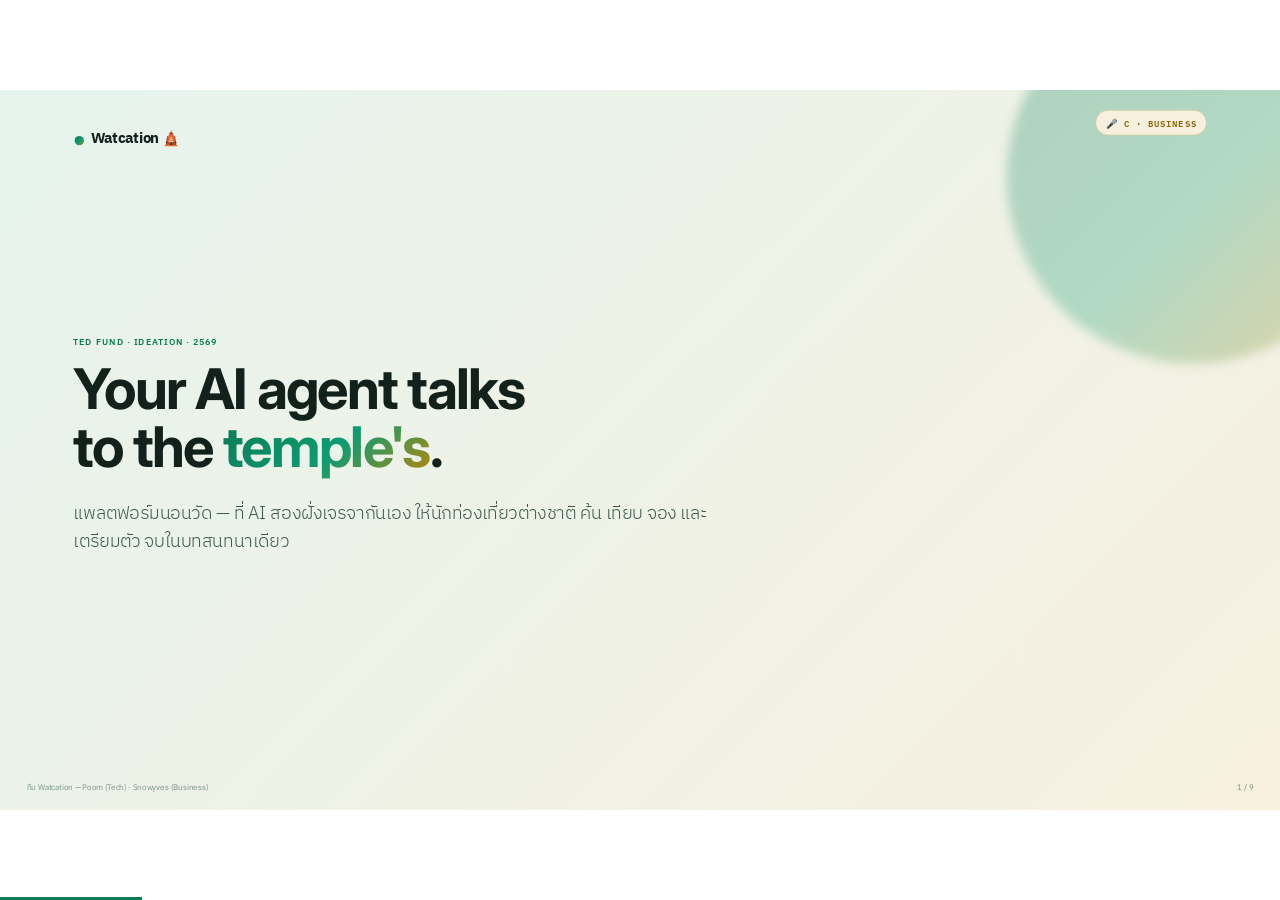
==== pitch/index.html @ 93b8660f "workboard: host Watcation pitch deck at /pitch/" ====
<!DOCTYPE html>
<html lang="th">
<head>
<meta charset="utf-8"><meta name="viewport" content="width=device-width,initial-scale=1">
<title>Watcation · Pitch Deck 5 นาที</title>
<link rel="stylesheet" href="assets/fonts.css">
<link href="https://fonts.googleapis.com/css2?family=IBM+Plex+Sans+Thai:wght@400;500;600;700&display=swap" rel="stylesheet">
<link rel="stylesheet" href="assets/base.css">
<link rel="stylesheet" href="assets/animations/animations.css">
<link rel="stylesheet" href="style.css">
</head>
<body class="tpl-pitch-deck">
<div class="deck">

  <!-- 1. COVER — C (Business) -->
  <section class="slide" data-title="Cover">
    <div class="cover-bg"></div>
    <div class="cover-blob"></div>
    <div style="position:absolute;top:56px;left:112px"><span class="brand-dot"></span><span class="brand">Watcation 🛕</span></div>
    <span class="who-badge c">🎤 C · BUSINESS</span>
    <p class="kicker">TED Fund · Ideation · 2569</p>
    <h1 class="h1 anim-fade-up" data-anim="fade-up">Your AI agent talks<br>to the <span class="gradient-text">temple's</span>.</h1>
    <p class="lede mt-m">แพลตฟอร์มนอนวัด — ที่ AI สองฝั่งเจรจากันเอง ให้นักท่องเที่ยวต่างชาติ ค้น เทียบ จอง และเตรียมตัว จบในบทสนทนาเดียว</p>
    <aside class="notes">🎤 C (Business) เปิด: "เกาหลีมี Templestay 349,219 คนในปีเดียว — คนต่างชาติ 55,515 คน และเพียง 1 ใน 3 ที่เป็นชาวพุทธ" หยุด 1 จังหวะ → "ไทยคือต้นบ้านของสิ่งนี้ มีวัด 40,000 แห่ง แต่คนต่างชาติอยากพัก ติดที่ ภาษา มารยาท ข้อมูลกระจัดกระจาย และต้องเข้าก่อน 16:00 — เราจึงสร้าง AI Temple Concierge ที่ทำให้การนอนวัด จบในบทสนทนาเดียว"</aside>
    <div class="deck-footer"><span>ทีม Watcation — Poom (Tech) · Snowyves (Business)</span><span class="slide-number" data-current="1" data-total="9"></span></div>
  </section>

  <!-- 2. PROBLEM — C -->
  <section class="slide" data-title="Problem">
    <span class="who-badge c">🎤 C · BUSINESS</span>
    <p class="num-tag">PROBLEM / MARKET</p>
    <h2 class="h2 mt-s">เกาหลี 349,219 คน/ปี —<br>ไทยคือต้นบ้าน แต่ไม่มีระบบ</h2>
    <div class="grid g3 mt-l">
      <div class="card"><h4>40,000+ วัด</h4><p class="dim">ต้นบ้านของ temple stay — แต่ไม่มีระบบรวม ข้อมูลกระจัดกระจายทีละเว็บ</p></div>
      <div class="card"><h4>กำแพงภาษา + มารยาท</h4><p class="dim">"You can't understand if the monk is teaching" — คำสอนส่วนใหญ่เป็นภาษาไทย</p></div>
      <div class="card"><h4>Solo women 84%</h4><p class="dim">กลุ่มหลักที่ต้องการความปลอดภัย + โครงสร้าง ที่วัดให้ได้พอดี — แต่เข้าไม่ถึง</p></div>
    </div>
    <aside class="notes">🎤 C: ขยายตัวเลขเกาหลี (349,219 คน · 158 วัด · ต่างชาติ 55,515 · 1 ใน 3 ไม่ใช่ชาวพุทธ = ดีมานด์ secular) → จุดที่วัดไทยต้องแข่ง: ข้อมูลจาก TripAdvisor/Reddit จริง → ส่งไม้: "ทางแก้คือ AI Temple Concierge — ตอนนี้เขตของ Poom"</aside>
    <div class="deck-footer"><span>แหล่ง: Korea Templestay 2025 · Grand View Research</span><span class="slide-number" data-current="2" data-total="9"></span></div>
  </section>

  <!-- 3. SOLUTION — C -->
  <section class="slide" data-title="Solution">
    <span class="who-badge c">🎤 C · BUSINESS</span>
    <p class="num-tag">SOLUTION</p>
    <h2 class="h2 mt-s">AI Temple Concierge —<br>จบใน <span class="gradient-text">บทสนทนาเดียว</span></h2>
    <p class="lede mt-m">บอกความต้องการเป็นภาษาของคุณ → agent เจรจากับวัด → ได้การจองที่ตรวจสอบได้</p>
    <div class="row mt-l">
      <span class="pill pill-accent">ค้นหา</span>
      <span class="pill pill-accent">เทียบวัด</span>
      <span class="pill pill-accent">เช็คว่าง</span>
      <span class="pill pill-accent">จอง + ข้อตกลง 2 ภาษา</span>
      <span class="pill pill-accent">Itinerary รอบวัด</span>
    </div>
    <aside class="notes">🎤 C: สรุป concept ให้กรรมการเข้าใจ 4 จุด: ค้น เทียบ จอง เตรียมตัว — จากนั้นส่งไม้: "ระบบนี้พิสูจน์แล้วว่าใช้ได้จริง — เขตของ Poom ครับ"</aside>
    <div class="deck-footer"><span>Watcation</span><span class="slide-number" data-current="3" data-total="9"></span></div>
  </section>

  <!-- 4. ARCHITECTURE — A -->
  <section class="slide" data-title="Architecture">
    <span class="who-badge a">🎤 A · TECH</span>
    <p class="num-tag">ARCHITECTURE — AGENT-TO-AGENT</p>
    <h2 class="h2 mt-s">Traveler Agent ⇄ Temple Agent<br><span class="gradient-text">เจรจากันเอง</span> — ผู้ใช้เห็นทุก hop</h2>
    <div class="grid g3 mt-l">
      <div class="card"><h4>Traveler Agent</h4><p class="dim">พูดภาษาผู้ใช้ (EN/中/日/TH) จับความต้องการ → ยิง structured tool call ไปที่วัด</p></div>
      <div class="card"><h4>Temple Agent (RAG-only)</h4><p class="dim">ground กับ KB ของวัดนั้น — <b>ตอบเฉพาะข้อมูลจริง นอก KB ปฏิเสธทันที</b> ไม่เดาเรื่องศาสนา</p></div>
      <div class="card"><h4>Conversation Log</h4><p class="dim">ผู้ใช้เห็นการเจรจาสองฝั่งสด ๆ — trust มาจากความโปร่งใส</p></div>
    </div>
    <aside class="notes">🎤 A (Tech): เปิดด้วย "สถาปัตยกรรมหลักคือ Agent-to-Agent" → อธิบาย 3 กล่องสั้น ๆ → ย้ำ guardrail: "โมเดลถูกออกแบบให้ปฏิเสธเรื่องศาสนาถ้าไม่มีข้อมูลวัดรองรับ — เพราะการเดาเรื่องศาสนาคือความผิดพลาดที่แก้ไม่ได้" → ส่งไม้ไปหน้า receipts</aside>
    <div class="deck-footer"><span>Astro + Cloudflare Workers + D1 + R2</span><span class="slide-number" data-current="4" data-total="9"></span></div>
  </section>

  <!-- 5. RECEIPTS — A -->
  <section class="slide" data-title="Receipts">
    <span class="who-badge a">🎤 A · TECH</span>
    <p class="num-tag">RECEIPTS — พิสูจน์ด้วยตัวเลข</p>
    <h2 class="h2 mt-s">POC ใช้งานได้จริง — และมีข้อสอบ</h2>
    <div class="grid g3 mt-l">
      <div class="card metric"><div class="big">4/4</div><p class="dim">E2E tests — ครบ flow จริง</p></div>
      <div class="card metric"><div class="big">17/17</div><p class="dim">Agent evals — คุณภาพคำตอบ</p></div>
      <div class="card metric"><div class="big">10/10</div><p class="dim">Guardrail — ปฏิเสธนอก KB ถูกต้อง</p></div>
    </div>
    <p class="lede mt-m">วัด 5 วัดข้อมูลจริงในระบบ · บูธ expo จริงกับ DomeCloud · ทีมติดต่อ community Qwen/Alibaba Thailand</p>
    <aside class="notes">🎤 A: ชี้ตัวเลข 3 ตัว → เล่าว่า guardrail test คืออะไร (ให้ agent คำถามนอก KB แล้วมันต้องปฏิเสธ — ผ่าน 10/10) → ส่งไม้: "เครื่องยนต์พร้อมแล้ว — คำถามถัดไปคือคุ้มไหม ตอนนี้ฝั่งการเงินคือ B"</aside>
    <div class="deck-footer"><span>Watcation</span><span class="slide-number" data-current="5" data-total="9"></span></div>
  </section>

  <!-- 6. BUSINESS — B -->
  <section class="slide" data-title="Business Model">
    <span class="who-badge b">🎤 B · FINANCE</span>
    <p class="num-tag">BUSINESS MODEL</p>
    <h2 class="h2 mt-s">ไม่เช่าวัด — ขาย<b>แพ็กเกจประสบการณ์</b></h2>
    <div class="grid g3 mt-l">
      <div class="card metric"><div class="big">≥70%</div><p class="dim">รายได้/บริจาคถึงวัด — โปร่งใส</p></div>
      <div class="card metric"><div class="big">20–30%</div><p class="dim">platform margin (OTA ทั่วไปหัก 20–40%)</p></div>
      <div class="card"><h4>B-side คุณค่า</h4><p class="dim">ส่งแขกที่ "มาถูกเตรียม" — รู้ตาราง รู้มารยาท ก่อนถึงวัด (แก้ pain ที่พระเหนื่อยอยู่แล้ว)</p></div>
    </div>
    <aside class="notes">🎤 B (Finance): อธิบายโมเดล — ขายแพ็กเกจประสบการณ์ ไม่ใช่ค่าเช่าวัด → โปร่งใส ≥70% ถึงวัด → margin 20-30% เทียบ OTA → ปิดว่าคุณค่าฝั่งวัดคือแขกที่ถูกเตรียมมาแล้ว</aside>
    <div class="deck-footer"><span>Watcation</span><span class="slide-number" data-current="6" data-total="9"></span></div>
  </section>

  <!-- 7. ROADMAP — B -->
  <section class="slide" data-title="Roadmap">
    <span class="who-badge b">🎤 B · FINANCE</span>
    <p class="num-tag">ROADMAP — BANGKOK FIRST</p>
    <h2 class="h2 mt-s">ยึด กทม. ให้แน่น แล้วขยายทั้งประเทศ</h2>
    <div class="grid g2 mt-l">
      <div class="card"><h4>Stage 1 · กทม. ครบโซน (ด.1–4)</h4><p class="dim">เกาะรัตนโกสินทร์ ✅ วัดราชนาดูร · ฝั่งธนบุรี · เยาวราช · สุขุมวิท · หนองจอก ✅ วัดประยุรวัตนาราม → เปิดจองจริง เป้า 100 bookings</p></div>
      <div class="card"><h4>Stage 2 · ทั่วประเทศ (ด.4–6)</h4><p class="dim">เชียงใหม่ · แม่ฮ่องสอน · อุบลฯ · ปาย · ภูเก็ต · สุราษฎร์ → 10+ วัด · 300+ bookings · จดทะเบียนนิติบุคคล</p></div>
    </div>
    <aside class="notes">🎤 B: เน้น Bangkok-first strategy (38 ล้านนักท่องเที่ยวเข้าผ่านกรุงเทพฯ = touchpoint แรก) → ส่งไม้: "และตัวเลขทั้งหมดนี้ เริ่มได้ด้วยเงิน 150,000 บาท — และวิสัยทัศน์ของเราไม่จบที่วัด"</aside>
    <div class="deck-footer"><span>Watcation</span><span class="slide-number" data-current="7" data-total="9"></span></div>
  </section>

  <!-- 8. VISION + PARTNERS — B -->
  <section class="slide" data-title="Vision & Partners">
    <span class="who-badge b">🎤 B · FINANCE</span>
    <p class="num-tag">VISION — วัดคือ vertical แรก ไม่ใช่เส้นชัย</p>
    <h2 class="h2 mt-s">เครื่องยนต์เดียวกัน — องค์กรไทยทุกแบบ</h2>
    <div class="grid g3 mt-l">
      <div class="card"><h4>✅ วัด (กำลังทำ)</h4><p class="dim">Soft power ตามแผนชาติ 10 ปี</p></div>
      <div class="card"><h4>พิพิธภัณฑ์ / มรดก</h4><p class="dim">ปัญหาข้อมูลกระจัดกระจายเหมือนกัน</p></div>
      <div class="card"><h4>หน่วยงานราชการ / กลาโหม</h4><p class="dim">AI ที่ ground กับข้อมูลจริง — ไม่เดา</p></div>
    </div>
    <div class="grid g2 mt-l">
      <div class="card partner"><img src="assets/img/domecloud-expo.jpg" alt="DomeCloud"><p class="dim mt-s"><b>DomeCloud</b> — AI gateway · local model inference · AI governance</p></div>
      <div class="card partner"><img src="assets/img/qwen-community-meetup.jpg" alt="Qwen / Alibaba ecosystem"><p class="dim mt-s"><b>Qwen Ambassador Thailand</b> — ecosystem Alibaba / open-weight</p></div>
    </div>
    <aside class="notes">🎤 B (VISION LINE — พูดถ้าเวลาพอ หรือใช้ตอบคำถาม): "ธุรกิจนี้ยืนอยู่บน inference ของคนอื่นวันนี้ — เป้าหมายของเราคือเติบโตไปเป็นชั้น inference ของประเทศ: โมเดล open-weight บนโครงสร้างพื้นฐานไทย ที่รัฐซื้อได้อย่างมั่นใจ ข้อมูลอยู่ไทย กฎหมายไทย ตรวจสอบได้ — และเราไม่ได้เริ่มจากศูนย์: DomeCloud เป็นพันธมิตรด้าน AI gateway/inference/governance แล้ว บวกสถานะ Qwen Ambassador Thailand" → ส่งไม้กลับให้ C ปิดการขอทุน</aside>
    <div class="deck-footer"><span>DomeCloud · Qwen Ambassador Thailand</span><span class="slide-number" data-current="8" data-total="9"></span></div>
  </section>

  <!-- 9. THE ASK — C -->
  <section class="slide" data-title="The Ask">
    <span class="who-badge c">🎤 C · BUSINESS</span>
    <p class="num-tag">THE ASK</p>
    <div class="ask-box mt-m">
      <h2 class="h2">ขอทุน ฿150,000 — Ideation</h2>
      <p class="lede" style="max-width:64ch">ต่อยอด POC → pilot วัด 3–5 วัดในกรุงเทพฯ ครบโซน → เปิดจองจริง 100 bookings → วัดรวม 10+ วัดภายใน 6 เดือน พร้อมจดทะเบียนนิติบุคคล (IP ทีม 100%)</p>
      <div class="row mt-l" style="gap:40px">
        <div><div style="font-size:44px;font-weight:900">฿150k</div><div class="dim">TED Fund · Ideation</div></div>
        <div><div style="font-size:44px;font-weight:900">6 เดือน</div><div class="dim">pilot → 10+ วัด</div></div>
        <div><div style="font-size:44px;font-weight:900">100→300</div><div class="dim">bookings</div></div>
      </div>
    </div>
    <aside class="notes">🎤 C ปิด: "วัดคือหลักฐานแรก ไม่ใช่เส้นชัย — เครื่องยนต์เดียวกันไปพิพิธภัณฑ์ หน่วยงานราชการ ทุกองค์กรไทย ขอทุน 150,000 บาท เพื่อพิสูจน์ว่า AI ของไทย เปิดประตูวัดไทยให้คนทั้งโลก — Your AI agent talks to the temple's." จบ — อย่าเพิ่มคำอื่น</aside>
    <div class="deck-footer"><span>Watcation 🛕 — Your AI agent talks to the temple's.</span><span class="slide-number" data-current="9" data-total="9"></span></div>
  </section>

</div>
<script src="assets/runtime.js"></script>
</body></html>
---- pitch/assets/fonts.css ----
/* html-ppt :: shared webfonts */
@import url('https://fonts.googleapis.com/css2?family=Inter:wght@200;300;400;500;600;700;800;900&display=swap');
@import url('https://fonts.googleapis.com/css2?family=Noto+Sans+SC:wght@200;300;400;500;600;700;900&display=swap');
@import url('https://fonts.googleapis.com/css2?family=Noto+Serif+SC:wght@300;400;600;700&display=swap');
@import url('https://fonts.googleapis.com/css2?family=JetBrains+Mono:wght@400;500;700&display=swap');
@import url('https://fonts.googleapis.com/css2?family=Playfair+Display:ital,wght@0,400;0,600;0,800;1,400&display=swap');
@import url('https://fonts.googleapis.com/css2?family=Space+Grotesk:wght@300;400;500;600;700&display=swap');
@import url('https://fonts.googleapis.com/css2?family=IBM+Plex+Mono:wght@300;400;500;700&display=swap');
@import url('https://fonts.googleapis.com/css2?family=Archivo+Black&display=swap');
---- pitch/assets/base.css ----
/* html-ppt :: base.css — reset + shared tokens + layout primitives */
/* Default tokens. Themes in assets/themes/*.css override the :root block. */
:root {
  --bg: #ffffff;
  --bg-soft: #f7f7f8;
  --surface: #ffffff;
  --surface-2: #f2f2f4;
  --border: rgba(0,0,0,.08);
  --border-strong: rgba(0,0,0,.16);
  --text-1: #111216;
  --text-2: #55596a;
  --text-3: #8a8f9e;
  --accent: #3b6cff;
  /* Text drawn on top of an --accent fill. Every theme in assets/themes/
   * and every full-deck style.css overrides this with whichever of white /
   * near-black clears WCAG AA against its own accent — a hardcoded ink
   * cannot, because accents here range from #ffffff to #000000.
   * This default is black rather than white on purpose: against the default
   * --accent #3b6cff, white measures 4.40:1 and black 4.77:1, so only black
   * clears AA for normal text. Reached by any deck that links no theme. */
  --accent-ink: #000000;
  --accent-2: #7a5cff;
  --accent-3: #ff5c8a;
  --good: #1aaf6c;
  --warn: #f5a524;
  --bad:  #e0445a;
  --grad: linear-gradient(135deg,#3b6cff,#7a5cff 55%,#ff5c8a);
  --grad-soft: linear-gradient(135deg,#eef2ff,#f5ecff 55%,#ffeef5);
  --radius: 18px;
  --radius-sm: 12px;
  --radius-lg: 26px;
  --shadow: 0 10px 30px rgba(18,24,40,.08), 0 2px 6px rgba(18,24,40,.04);
  --shadow-lg: 0 24px 60px rgba(18,24,40,.14), 0 6px 16px rgba(18,24,40,.06);
  --font-sans: 'Inter','Noto Sans SC',-apple-system,BlinkMacSystemFont,Helvetica,Arial,sans-serif;
  --font-serif: 'Playfair Display','Noto Serif SC',Georgia,serif;
  --font-mono: 'JetBrains Mono','IBM Plex Mono',SFMono-Regular,Menlo,monospace;
  --font-display: var(--font-sans);
  --letter-tight: -.03em;
  --letter-normal: -.01em;
  --ease: cubic-bezier(.4,0,.2,1);
}

*,*::before,*::after{box-sizing:border-box}
html,body{margin:0;padding:0;background:var(--bg);color:var(--text-1);
  font-family:var(--font-sans);font-weight:400;line-height:1.6;
  -webkit-font-smoothing:antialiased;-moz-osx-font-smoothing:grayscale;
  letter-spacing:var(--letter-normal)}

/* Viewport host: centres the fixed-size design canvas and letterboxes the rest.
   Every px in a slide therefore means the same thing in the browser, in the
   presenter preview, in the overview thumbnail and in a headless render. */
body{width:100vw;height:100vh;overflow:hidden;
  display:flex;align-items:center;justify-content:center}
img,svg,video{max-width:100%;display:block}
a{color:var(--accent);text-decoration:none}
a:hover{text-decoration:underline}
code,kbd,pre,samp{font-family:var(--font-mono)}

/* ================= SLIDE SYSTEM ================= */
/* ================= DESIGN CANVAS =================
   Slides are authored against a FIXED 1920x1080 canvas and scaled to fit the
   viewport by runtime.js (--deck-scale). Before this, .deck was 100vw/100vh
   while type and spacing stayed in absolute px, so a 1512x850 laptop window
   and a 1920x1080 render produced visibly different pages (issue #20).

   Escape hatches:
     <body data-fit="fluid">      -> old behaviour, canvas follows the viewport
     <div class="deck" data-w=".." data-h="..">  -> custom canvas (e.g. 1080x1440 for 3:4)
*/
.deck{position:relative;flex:none;
  width:var(--deck-w,1920px);height:var(--deck-h,1080px);
  overflow:hidden;background:var(--bg);
  transform:scale(var(--deck-scale,1));transform-origin:center center}

/* Opt out: fluid canvas, exactly what the deck did before. */
body[data-fit="fluid"]{display:block}
body[data-fit="fluid"] .deck{width:100vw;height:100vh;transform:none}
.slide{
  position:absolute;inset:0;
  display:flex;flex-direction:column;justify-content:center;
  padding:72px 96px;
  box-sizing:border-box;
  opacity:0;pointer-events:none;
  transition:opacity .5s var(--ease), transform .5s var(--ease);
  transform:translateX(30px);
  overflow:hidden;
}
.slide.is-active{opacity:1;pointer-events:auto;transform:translateX(0);z-index:2}
.slide.is-prev{transform:translateX(-30px)}

/* single-page standalone (used when a layout file is opened directly) */
body.single .slide{position:relative;width:100%;height:100%;opacity:1;transform:none;pointer-events:auto}
body[data-fit="fluid"].single .slide{width:100vw;height:100vh}

/* ================= TYPOGRAPHY ================= */
.eyebrow{font-size:13px;font-weight:500;letter-spacing:.16em;text-transform:uppercase;color:var(--text-3)}
.kicker{font-size:14px;font-weight:600;color:var(--accent);letter-spacing:.08em;text-transform:uppercase}
h1.title,.h1{font-family:var(--font-display);font-size:72px;line-height:1.05;font-weight:800;letter-spacing:var(--letter-tight);margin:0 0 18px;color:var(--text-1)}
h2.title,.h2{font-family:var(--font-display);font-size:54px;line-height:1.1;font-weight:700;letter-spacing:var(--letter-tight);margin:0 0 14px}
h3,.h3{font-size:32px;line-height:1.2;font-weight:600;letter-spacing:var(--letter-normal);margin:0 0 10px}
h4,.h4{font-size:22px;line-height:1.3;font-weight:600;margin:0 0 8px}
.lede{font-size:22px;line-height:1.55;color:var(--text-2);font-weight:300;max-width:62ch}
.dim{color:var(--text-2)}
.dim2{color:var(--text-3)}
.mono{font-family:var(--font-mono)}
.serif{font-family:var(--font-serif)}
.gradient-text{background:var(--grad);-webkit-background-clip:text;background-clip:text;-webkit-text-fill-color:transparent;color:transparent}

/* ================= LAYOUT PRIMITIVES ================= */
.stack>*+*{margin-top:14px}
.row{display:flex;gap:24px;align-items:center}
.row.wrap{flex-wrap:wrap}
.grid{display:grid;gap:24px}
.g2{grid-template-columns:repeat(2,1fr)}
.g3{grid-template-columns:repeat(3,1fr)}
.g4{grid-template-columns:repeat(4,1fr)}
.center{display:flex;align-items:center;justify-content:center;text-align:center}
.fill{flex:1}
.sp-t{padding-top:24px}.sp-b{padding-bottom:24px}
.mt-s{margin-top:8px}.mt-m{margin-top:18px}.mt-l{margin-top:32px}
.mb-s{margin-bottom:8px}.mb-m{margin-bottom:18px}.mb-l{margin-bottom:32px}

/* ================= CARDS ================= */
.card{background:var(--surface);border:1px solid var(--border);border-radius:var(--radius);
  padding:26px 28px;box-shadow:var(--shadow);position:relative;overflow:hidden}
.card-soft{background:var(--surface-2);border:1px solid var(--border)}
.card-outline{background:transparent;border:1.5px solid var(--border-strong);box-shadow:none}
.card-accent{background:var(--surface);border-top:3px solid var(--accent)}
.card-hover{transition:transform .3s var(--ease),box-shadow .3s var(--ease)}
.card-hover:hover{transform:translateY(-4px);box-shadow:var(--shadow-lg)}

.pill{display:inline-block;padding:4px 12px;border-radius:999px;font-size:12px;font-weight:500;
  background:var(--surface-2);color:var(--text-2);border:1px solid var(--border)}
.pill-accent{background:color-mix(in srgb,var(--accent) 12%,transparent);color:var(--accent);border-color:color-mix(in srgb,var(--accent) 28%,transparent)}

/* ================= BARS / DIVIDERS ================= */
.divider{height:1px;background:var(--border);width:100%}
.divider-accent{height:3px;width:72px;background:var(--accent);border-radius:2px}

/* ================= IMAGES (issue #17) =================
 * Framing primitives shared by every image-* layout. The frame owns the
 * aspect ratio and the crop; the <img> just fills it. That's what lets you
 * swap in a photo of any shape without touching the layout.
 *   <figure class="img-frame"><img src="…" alt=""></figure>
 *   .img-frame.contain  -> letterbox instead of crop (screenshots, diagrams,
 *                          logos — anything where cropping loses information)
 *   --img-ratio         -> aspect ratio of the frame (default 16/10)
 *   --img-pos           -> object-position, e.g. "top" to protect a headline
 */
.img-frame{position:relative;margin:0;overflow:hidden;
  border-radius:var(--radius);box-shadow:var(--shadow);background:var(--surface-2);
  aspect-ratio:var(--img-ratio,16/10)}
.img-frame > img{width:100%;height:100%;object-fit:cover;object-position:var(--img-pos,center)}
.img-frame.contain{background:var(--bg-soft);box-shadow:none;border:1px solid var(--border)}
.img-frame.contain > img{object-fit:contain}
.img-frame.fill{height:100%;aspect-ratio:auto}
.img-scrim{position:absolute;inset:0;
  background:linear-gradient(180deg,transparent 42%,rgba(8,10,20,.72))}
.img-cap{margin:10px 2px 0;font-size:14px;line-height:1.5;color:var(--text-3)}
.img-tag{position:absolute;top:14px;left:14px;padding:5px 12px;border-radius:999px;
  background:rgba(10,12,20,.55);color:#fff;font-size:12px;letter-spacing:.06em;
  text-transform:uppercase;backdrop-filter:blur(6px)}

/* ================= CHROME (header/footer/progress) ================= */
.deck-header{position:absolute;top:24px;left:40px;right:40px;display:flex;align-items:center;justify-content:space-between;
  font-size:12px;color:var(--text-3);letter-spacing:.12em;text-transform:uppercase;z-index:10;pointer-events:none}
.deck-footer{position:absolute;bottom:24px;left:40px;right:40px;display:flex;align-items:center;justify-content:space-between;
  font-size:12px;color:var(--text-3);z-index:10;pointer-events:none}
.slide-number::before{content:attr(data-current)}
.slide-number::after{content:" / " attr(data-total)}
.progress-bar{position:fixed;left:0;right:0;bottom:0;height:3px;background:transparent;z-index:20}
.progress-bar > span{display:block;height:100%;width:0;background:var(--accent);transition:width .3s var(--ease)}

/* ---- custom logo (issue #11) ----
 * One logo per deck, drawn over the slide area. Two ways in, same CSS:
 *   1. hand-author it  -> <img class="deck-logo" data-pos="bottom-right" src="…">
 *   2. declare it once -> <body data-logo="…" data-logo-position="bottom-right">
 * (1) needs no JS at all; (2) is created by runtime.js. It lives inside .deck
 * so it scales with the deck. On an exported PDF it is painted per page by the
 * @media print block below, not by this element — see the note there. */
.deck-logo{position:absolute;z-index:11;pointer-events:none;
  height:var(--logo-size,44px);width:auto;max-width:30%;object-fit:contain;
  opacity:var(--logo-opacity,.9)}
.deck-logo[data-pos="top-left"]     {top:var(--logo-inset-y,28px);left:var(--logo-inset-x,40px)}
.deck-logo[data-pos="top-right"]    {top:var(--logo-inset-y,28px);right:var(--logo-inset-x,40px)}
.deck-logo[data-pos="bottom-left"]  {bottom:var(--logo-inset-y,28px);left:var(--logo-inset-x,40px)}
.deck-logo[data-pos="bottom-right"] {bottom:var(--logo-inset-y,28px);right:var(--logo-inset-x,40px)}
.deck-logo:not([data-pos])          {top:28px;right:40px}

/* ================= PRESENTER / OVERVIEW ================= */
/* Keep this list in sync with NOTE_SEL in assets/runtime.js — the runtime
 * reads speaker notes from all of these, so all of them must be hidden
 * from the audience. */
.notes,.speaker-notes{display:none!important}
.notes-overlay{position:fixed;inset:auto 0 0 0;max-height:42vh;background:rgba(20,22,30,.95);color:#e8ebf4;
  padding:20px 32px;font-size:16px;line-height:1.6;border-top:1px solid rgba(255,255,255,.1);transform:translateY(100%);
  transition:transform .3s var(--ease);z-index:40;overflow:auto;font-family:var(--font-sans)}
.notes-overlay.open{transform:translateY(0)}
.overview{position:fixed;inset:0;background:rgba(10,12,18,.92);backdrop-filter:blur(12px);z-index:50;
  display:none;padding:40px;overflow:auto}
.overview.open{display:grid;grid-template-columns:repeat(4,1fr);gap:20px;align-content:start}
.overview .thumb{background:var(--surface);border:1px solid var(--border);border-radius:12px;
  aspect-ratio:16/9;overflow:hidden;cursor:pointer;position:relative;color:var(--text-1);padding:16px;
  font-size:11px;transition:transform .2s var(--ease)}
.overview .thumb:hover{transform:scale(1.04)}
.overview .thumb .n{position:absolute;top:8px;left:10px;font-weight:700;font-size:14px;color:var(--text-3)}
.overview .thumb .t{position:absolute;bottom:10px;left:14px;right:14px;font-weight:600;color:var(--text-1)}

/* ================= PRESENTER VIEW ================= */
/* Presenter view opens in a separate popup window (S key).
 * All presenter styles are self-contained in the popup HTML generated by runtime.js.
 * The audience window (this file) is NOT affected — it stays as normal deck view.
 * Only the .notes class below is needed to hide speaker notes from audience. */

/* ================= UTILITY ================= */
.hidden{display:none!important}
.nowrap{white-space:nowrap}
.tr{text-align:right}.tc{text-align:center}.tl{text-align:left}
.uppercase{text-transform:uppercase;letter-spacing:.12em}

/* ================= PRINT ================= */
@media print{
  /* Every declaration here is !important on purpose. A template stylesheet
   * scopes its rules as `.tpl-name .slide`, which is specificity (0,2,0) and
   * beats a bare `.slide` at (0,1,0) — so without !important a template
   * silently keeps its screen layout in print. That is how dir-key-nav-minimal
   * (position:absolute) printed 8 slides onto 1 page and xhs-post printed 9
   * onto 2: only the opacity/transform declarations on this rule carried
   * !important, and the ones that decide pagination did not. */
  body{display:block!important;width:auto!important;height:auto!important;overflow:visible!important}
  .deck{transform:none!important;width:100%!important;height:auto!important;
        min-height:0!important;display:block!important}
  .slide{position:relative!important;inset:auto!important;
         opacity:1!important;transform:none!important;
         page-break-after:always;break-after:page;
         width:100%!important;height:100vh!important;max-height:100vh!important}
  .slide:last-child{page-break-after:auto;break-after:auto}
  .deck-header,.deck-footer,.progress-bar,.notes-overlay,.overview{display:none!important}

  /* Logo in print. The .deck-logo element is position:absolute inside .deck,
   * and print collapses .deck to height:auto with every slide stacked — so the
   * element can only anchor ONCE against the whole document and lands on a
   * single page (or none). Hide it and paint the logo per slide instead: in
   * print one .slide is exactly one page. runtime.js mirrors the image URL and
   * placement onto .deck (--logo-print / data-logo-print), so this only kicks
   * in when the runtime is present; a JS-less deck keeps the element. */
  .deck[data-logo-print] > .deck-logo{display:none!important}
  .deck[data-logo-print] .slide:not([data-no-logo])::after{
    content:"";position:absolute;z-index:11;pointer-events:none;
    width:30%;height:var(--logo-size,44px);
    background-image:var(--logo-print);background-repeat:no-repeat;
    background-size:contain;opacity:var(--logo-opacity,.9)}
  .deck[data-logo-print="top-left"]     .slide:not([data-no-logo])::after{top:var(--logo-inset-y,28px);left:var(--logo-inset-x,40px);background-position:left top}
  .deck[data-logo-print="top-right"]    .slide:not([data-no-logo])::after{top:var(--logo-inset-y,28px);right:var(--logo-inset-x,40px);background-position:right top}
  .deck[data-logo-print="bottom-left"]  .slide:not([data-no-logo])::after{bottom:var(--logo-inset-y,28px);left:var(--logo-inset-x,40px);background-position:left bottom}
  .deck[data-logo-print="bottom-right"] .slide:not([data-no-logo])::after{bottom:var(--logo-inset-y,28px);right:var(--logo-inset-x,40px);background-position:right bottom}
}
---- pitch/assets/animations/animations.css ----
/* html-ppt :: animations.css
 * Apply by adding class="anim-<name>" or data-anim="<name>".
 * Durations are deliberately snappy; tweak --anim-dur per element.
 */
:root{--anim-dur:.7s;--anim-ease:cubic-bezier(.4,0,.2,1)}

/* ---------- FADE DIRECTIONALS ---------- */
@keyframes kf-fade-up{from{opacity:0;transform:translateY(32px)}to{opacity:1;transform:none}}
@keyframes kf-fade-down{from{opacity:0;transform:translateY(-32px)}to{opacity:1;transform:none}}
@keyframes kf-fade-left{from{opacity:0;transform:translateX(-40px)}to{opacity:1;transform:none}}
@keyframes kf-fade-right{from{opacity:0;transform:translateX(40px)}to{opacity:1;transform:none}}
.anim-fade-up{animation:kf-fade-up var(--anim-dur) var(--anim-ease) both}
.anim-fade-down{animation:kf-fade-down var(--anim-dur) var(--anim-ease) both}
.anim-fade-left{animation:kf-fade-left var(--anim-dur) var(--anim-ease) both}
.anim-fade-right{animation:kf-fade-right var(--anim-dur) var(--anim-ease) both}

/* ---------- RISE / DROP / ZOOM / BLUR / GLITCH ---------- */
@keyframes kf-rise{from{opacity:0;transform:translateY(60px) scale(.97);filter:blur(6px)}to{opacity:1;transform:none;filter:none}}
@keyframes kf-drop{from{opacity:0;transform:translateY(-60px) scale(.97)}to{opacity:1;transform:none}}
@keyframes kf-zoom{0%{opacity:0;transform:scale(.6)}60%{transform:scale(1.04)}100%{opacity:1;transform:scale(1)}}
@keyframes kf-blur{from{opacity:0;filter:blur(18px)}to{opacity:1;filter:none}}
@keyframes kf-glitch{0%{opacity:0;transform:translateX(0);clip-path:inset(0 0 0 0)}
  20%{opacity:1;transform:translateX(-6px);clip-path:inset(20% 0 30% 0)}
  40%{transform:translateX(4px);clip-path:inset(50% 0 10% 0)}
  60%{transform:translateX(-3px);clip-path:inset(10% 0 60% 0)}
  80%{transform:translateX(2px);clip-path:inset(0 0 0 0)}
  100%{opacity:1;transform:none}}
.anim-rise-in{animation:kf-rise .9s var(--anim-ease) both}
.anim-drop-in{animation:kf-drop .8s var(--anim-ease) both}
.anim-zoom-pop{animation:kf-zoom .7s cubic-bezier(.22,1.3,.36,1) both}
.anim-blur-in{animation:kf-blur .8s var(--anim-ease) both}
.anim-glitch-in{animation:kf-glitch .8s steps(5,end) both}

/* ---------- TYPEWRITER ---------- */
.anim-typewriter{display:inline-block;overflow:hidden;white-space:nowrap;border-right:2px solid currentColor;
  width:0;animation:kf-type 2.4s steps(40,end) forwards, kf-caret 1s step-end infinite}
@keyframes kf-type{to{width:100%}}
@keyframes kf-caret{50%{border-color:transparent}}

/* ---------- GLOW / SHIMMER / GRADIENT-FLOW ---------- */
@keyframes kf-neon{0%,100%{text-shadow:0 0 8px var(--accent),0 0 20px var(--accent)}
  50%{text-shadow:0 0 16px var(--accent),0 0 40px var(--accent),0 0 80px var(--accent)}}
.anim-neon-glow{animation:kf-neon 2s ease-in-out infinite}

.anim-shimmer-sweep{position:relative;overflow:hidden}
.anim-shimmer-sweep::after{content:"";position:absolute;inset:0;
  background:linear-gradient(110deg,transparent 40%,rgba(255,255,255,.55) 50%,transparent 60%);
  transform:translateX(-100%);animation:kf-shimmer 2.4s var(--anim-ease) infinite}
@keyframes kf-shimmer{to{transform:translateX(100%)}}

.anim-gradient-flow{background:linear-gradient(90deg,var(--accent),var(--accent-2,var(--accent)),var(--accent-3,var(--accent)),var(--accent));
  background-size:300% 100%;-webkit-background-clip:text;background-clip:text;color:transparent;-webkit-text-fill-color:transparent;
  animation:kf-gradflow 4s linear infinite}
@keyframes kf-gradflow{to{background-position:300% 0}}

/* ---------- STAGGER LIST ---------- */
.anim-stagger-list > *{opacity:0;animation:kf-rise .65s var(--anim-ease) both}
.anim-stagger-list > *:nth-child(1){animation-delay:.05s}
.anim-stagger-list > *:nth-child(2){animation-delay:.15s}
.anim-stagger-list > *:nth-child(3){animation-delay:.25s}
.anim-stagger-list > *:nth-child(4){animation-delay:.35s}
.anim-stagger-list > *:nth-child(5){animation-delay:.45s}
.anim-stagger-list > *:nth-child(6){animation-delay:.55s}
.anim-stagger-list > *:nth-child(7){animation-delay:.65s}
.anim-stagger-list > *:nth-child(8){animation-delay:.75s}
.anim-stagger-list > *:nth-child(n+9){animation-delay:.85s}

/* ---------- COUNTER-UP (JS-driven, marker class only) ---------- */
.counter{font-variant-numeric:tabular-nums}

/* ---------- SVG PATH DRAW ---------- */
.anim-path-draw path,.anim-path-draw line,.anim-path-draw polyline,.anim-path-draw circle,.anim-path-draw rect{
  stroke-dasharray:1000;stroke-dashoffset:1000;animation:kf-draw 2s var(--anim-ease) forwards}
@keyframes kf-draw{to{stroke-dashoffset:0}}

/* ---------- PARALLAX TILT (hover) ---------- */
.anim-parallax-tilt{transform-style:preserve-3d;transition:transform .4s var(--anim-ease)}
.anim-parallax-tilt:hover{transform:perspective(900px) rotateX(6deg) rotateY(-8deg) translateZ(10px)}

/* ---------- CARD FLIP 3D ---------- */
@keyframes kf-flip{from{transform:perspective(1200px) rotateY(-90deg);opacity:0}
  to{transform:perspective(1200px) rotateY(0);opacity:1}}
.anim-card-flip-3d{animation:kf-flip .9s var(--anim-ease) both;transform-style:preserve-3d;backface-visibility:hidden}

/* ---------- CUBE ROTATE 3D ---------- */
@keyframes kf-cube{from{transform:perspective(1200px) rotateX(20deg) rotateY(-90deg) translateZ(-200px);opacity:0}
  to{transform:perspective(1200px) rotateX(0) rotateY(0) translateZ(0);opacity:1}}
.anim-cube-rotate-3d{animation:kf-cube 1s var(--anim-ease) both}

/* ---------- PAGE TURN 3D ---------- */
@keyframes kf-pageturn{from{transform:perspective(1600px) rotateY(-85deg);transform-origin:left center;opacity:0}
  to{transform:perspective(1600px) rotateY(0);opacity:1}}
.anim-page-turn-3d{animation:kf-pageturn 1s var(--anim-ease) both;transform-origin:left center}

/* ---------- PERSPECTIVE ZOOM ---------- */
@keyframes kf-pzoom{from{opacity:0;transform:perspective(1400px) translateZ(-400px) rotateX(12deg)}
  to{opacity:1;transform:none}}
.anim-perspective-zoom{animation:kf-pzoom 1s var(--anim-ease) both}

/* ---------- MARQUEE SCROLL ---------- */
.anim-marquee-scroll{display:flex;gap:48px;white-space:nowrap;animation:kf-marquee 20s linear infinite}
@keyframes kf-marquee{from{transform:translateX(0)}to{transform:translateX(-50%)}}

/* ---------- KEN BURNS ---------- */
@keyframes kf-kenburns{0%{transform:scale(1) translate(0,0)}100%{transform:scale(1.15) translate(-2%,-1%)}}
.anim-kenburns{animation:kf-kenburns 14s ease-in-out infinite alternate}

/* ---------- CONFETTI BURST (pseudo — pure CSS sparkles) ---------- */
.anim-confetti-burst{position:relative}
.anim-confetti-burst::before,.anim-confetti-burst::after{
  content:"";position:absolute;top:50%;left:50%;width:8px;height:8px;border-radius:50%;
  background:var(--accent);box-shadow:
    20px -30px 0 var(--accent-2,var(--accent)),-25px -20px 0 var(--accent-3,var(--accent)),
    30px 20px 0 var(--good,#1aaf6c),-30px 25px 0 var(--warn,#f5a524),
    40px -10px 0 var(--bad,#e0445a),-45px 0 0 var(--accent),
    10px 40px 0 var(--accent-2,var(--accent)),-15px -40px 0 var(--accent-3,var(--accent));
  opacity:0;animation:kf-confetti 1.2s var(--anim-ease) forwards}
.anim-confetti-burst::after{animation-delay:.15s;transform:rotate(45deg)}
@keyframes kf-confetti{0%{opacity:0;transform:scale(.2)}30%{opacity:1}100%{opacity:0;transform:scale(2.2)}}

/* ---------- SPOTLIGHT ---------- */
@keyframes kf-spot{0%{clip-path:circle(0% at 50% 50%)}100%{clip-path:circle(140% at 50% 50%)}}
.anim-spotlight{animation:kf-spot 1.1s var(--anim-ease) both}

/* ---------- MORPH SHAPE (SVG) ---------- */
.anim-morph-shape path{animation:kf-morph 6s ease-in-out infinite alternate}
@keyframes kf-morph{0%{d:path("M60,120 Q120,20 180,120 T300,120")}
  100%{d:path("M60,120 Q120,220 180,120 T300,120")}}

/* ---------- RIPPLE REVEAL ---------- */
@keyframes kf-ripple{0%{clip-path:circle(0% at 20% 80%);opacity:.4}
  100%{clip-path:circle(160% at 20% 80%);opacity:1}}
.anim-ripple-reveal{animation:kf-ripple 1.2s var(--anim-ease) both}

/* reduced motion */
@media (prefers-reduced-motion: reduce){
  [class*="anim-"]{animation:none!important;transition:none!important}
}
---- pitch/style.css ----
/* Watcation pitch deck — 3-speaker, temple green-gold on YC/VC classic */
.tpl-pitch-deck{
  --bg:#ffffff;--bg-soft:#f6f8f7;--surface:#ffffff;--surface-2:#f2f6f4;
  --border:rgba(10,50,35,.1);--border-strong:rgba(10,50,35,.2);
  --text-1:#12211B;--text-2:#3E5A4F;--text-3:#7B9188;
  --accent:#0B7A55;--accent-2:#B8860B;--accent-3:#0e9c72;
  --accent-ink:#ffffff;
  --grad:linear-gradient(135deg,#0B7A55 0%,#0e9c72 55%,#B8860B 100%);
  --grad-soft:linear-gradient(135deg,#e6f4ee,#f7f0df);
  --radius:20px;--radius-lg:28px;
  --shadow:0 14px 40px rgba(10,50,35,.08),0 2px 8px rgba(10,50,35,.04);
  font-family:'IBM Plex Sans Thai','Inter',sans-serif;
}
.tpl-pitch-deck .slide{padding:84px 110px}
.tpl-pitch-deck .h1{font-size:84px;line-height:1.05;font-weight:700;letter-spacing:-.03em}
.tpl-pitch-deck .h2{font-size:56px;font-weight:700;letter-spacing:-.025em}
.tpl-pitch-deck .lede{font-size:27px}
.tpl-pitch-deck .gradient-text{background:var(--grad);-webkit-background-clip:text;background-clip:text;-webkit-text-fill-color:transparent}
.tpl-pitch-deck .cover-bg{position:absolute;inset:0;background:var(--grad-soft);z-index:-1}
.tpl-pitch-deck .cover-blob{position:absolute;right:-150px;top:-150px;width:560px;height:560px;border-radius:50%;background:var(--grad);filter:blur(8px);opacity:.28;z-index:-1}
.tpl-pitch-deck .brand-dot{display:inline-block;width:14px;height:14px;border-radius:50%;background:var(--grad);margin-right:10px;vertical-align:middle}
.tpl-pitch-deck .brand{font-weight:700;font-size:22px}
.tpl-pitch-deck .card{border-radius:var(--radius)}
.tpl-pitch-deck .card h4{font-size:22px;margin-bottom:10px;color:var(--accent-ink)}
.tpl-pitch-deck .num-tag{font-size:14px;font-weight:700;color:var(--accent);letter-spacing:.12em}
.tpl-pitch-deck .metric .big{font-size:64px;font-weight:800;color:var(--accent-ink);line-height:1}
.tpl-pitch-deck .ask-box{background:var(--grad-soft);border:1px solid var(--line);border-radius:var(--radius-lg);padding:48px 56px}

/* speaker badge — who owns this slide */
.who-badge{position:absolute;top:30px;right:110px;font-family:'IBM Plex Mono',monospace;font-size:14px;font-weight:600;letter-spacing:.08em;padding:7px 14px;border-radius:999px}
.who-badge.c{background:#F7F0DF;color:#8a6508;border:1px solid #d9c88f}
.who-badge.a{background:#E6F4EE;color:#0B7A55;border:1px solid #9fd4c2}
.who-badge.b{background:#E8EEFF;color:#1A5FA8;border:1px solid #b3c6f0}

/* speaker notes — press S in presenter mode */
.notes{display:none;font-size:20px;line-height:1.7;color:var(--text-2);background:var(--surface-2);border-radius:12px;padding:16px 20px;margin-top:26px}
body.show-notes .notes{display:block}
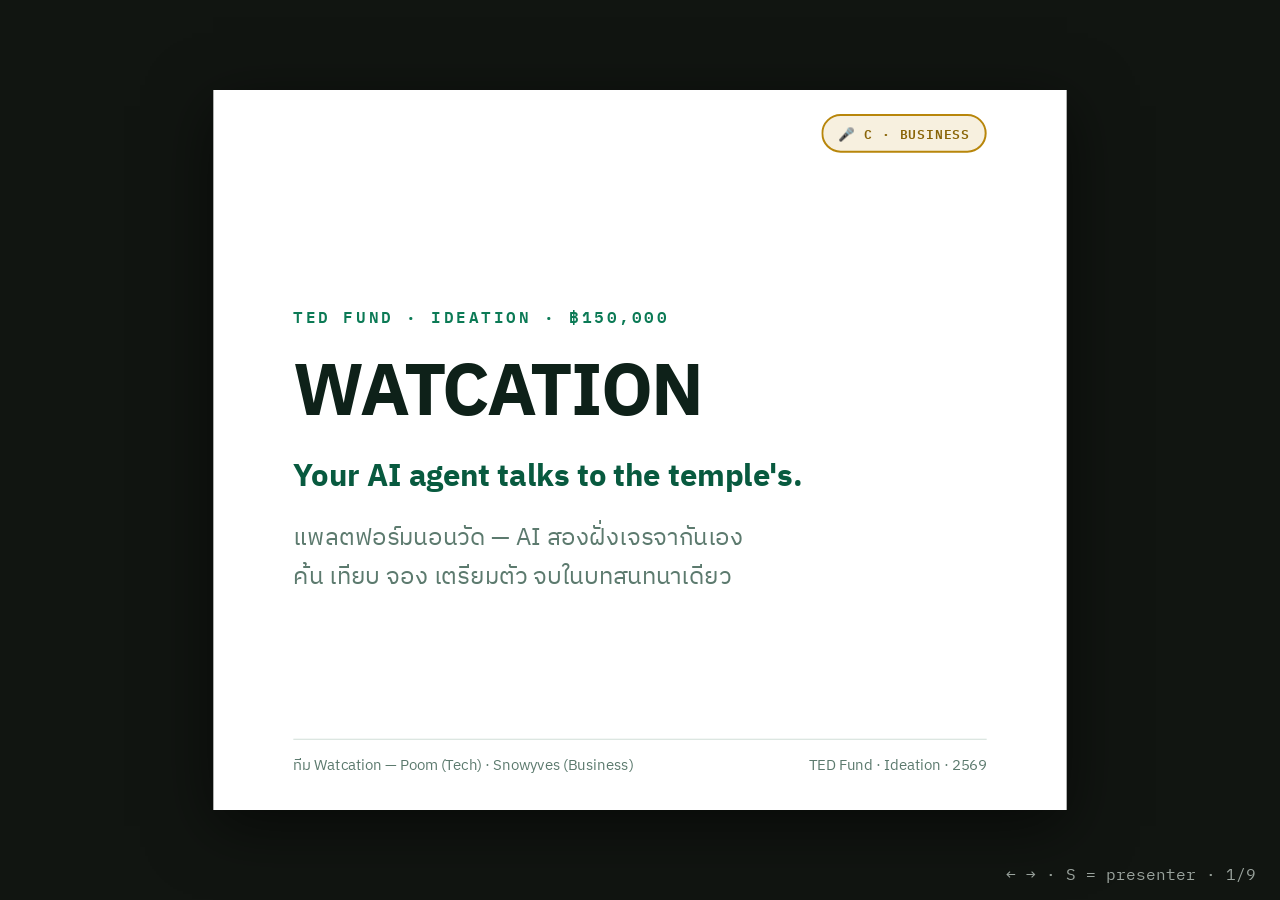
==== commit c27d74a5: "pitch: REBUILT from scratch — single-file deck, 1920x1080 projection shell, poster-size type (h1 110" ====
--- a/pitch/index.html
+++ b/pitch/index.html
@@ -1,152 +1,218 @@
 <!DOCTYPE html>
 <html lang="th">
 <head>
-<meta charset="utf-8"><meta name="viewport" content="width=device-width,initial-scale=1">
-<title>Watcation · Pitch Deck 5 นาที</title>
+<meta charset="utf-8">
+<meta name="viewport" content="width=device-width,initial-scale=1">
+<title>Watcation · Pitch 5 นาที</title>
 <link rel="stylesheet" href="assets/fonts.css">
-<link href="https://fonts.googleapis.com/css2?family=IBM+Plex+Sans+Thai:wght@400;500;600;700&display=swap" rel="stylesheet">
-<link rel="stylesheet" href="assets/base.css">
-<link rel="stylesheet" href="assets/animations/animations.css">
-<link rel="stylesheet" href="style.css">
+<link href="https://fonts.googleapis.com/css2?family=IBM+Plex+Sans+Thai:wght@400;500;600;700&family=IBM+Plex+Mono:wght@600&display=swap" rel="stylesheet">
+<style>
+  :root{
+    --paper:#FFFFFF;--soft:#F2F7F5;--ink:#0E2119;--muted:#5C7A6E;--line:#DCE6E1;
+    --green:#0B7A55;--green-deep:#085A3F;--gold:#B8860B;--gold-soft:#F7F0DF;
+  }
+  *{margin:0;box-sizing:border-box}
+  html,body{height:100%;background:#111511;overflow:hidden;font-family:'IBM Plex Sans Thai',sans-serif}
+  #stage{position:fixed;inset:0;display:flex;align-items:center;justify-content:center}
+  #deck{width:1920px;height:1080px;background:var(--paper);color:var(--ink);position:relative;transform-origin:center;box-shadow:0 24px 90px rgba(0,0,0,.55);display:flex;flex-direction:column}
+
+  .slide{position:absolute;inset:0;display:none;flex-direction:column;padding:90px 120px}
+  .slide.is-active{display:flex}
+
+  /* speaker badge */
+  .who{position:absolute;top:36px;right:120px;font-family:'IBM Plex Mono',monospace;font-size:20px;font-weight:600;letter-spacing:.06em;padding:10px 22px;border-radius:999px}
+  .who.c{background:var(--gold-soft);color:#8a6508;border:3px solid var(--gold)}
+  .who.a{background:#E6F4EE;color:var(--green-deep);border:3px solid var(--green)}
+  .who.b{background:#E8EEFF;color:#1A5FA8;border:3px solid #1A5FA8}
+
+  .kick{font-family:'IBM Plex Mono',monospace;font-size:24px;font-weight:600;letter-spacing:.2em;color:var(--green);text-transform:uppercase;margin-bottom:36px}
+  h1{font-size:110px;font-weight:700;line-height:1.12;letter-spacing:-.03em;color:var(--ink)}
+  h1 em{font-style:normal;color:var(--green-deep)}
+  h2{font-size:84px;font-weight:700;line-height:1.18;letter-spacing:-.025em;margin-bottom:50px}
+  h2 em{font-style:normal;color:var(--green-deep)}
+  .big{font-size:46px;line-height:1.5;color:var(--ink);font-weight:500}
+  .dim{font-size:36px;color:var(--muted)}
+  .foot{position:absolute;bottom:48px;left:120px;right:120px;display:flex;justify-content:space-between;font-size:22px;color:var(--muted);border-top:2px solid var(--line);padding-top:20px}
+
+  /* stat trio */
+  .stats{display:flex;gap:36px;margin:auto 0}
+  .stat{flex:1;background:var(--soft);border-radius:24px;padding:48px 40px}
+  .stat .n{font-size:110px;font-weight:700;color:var(--green-deep);line-height:1;font-family:'IBM Plex Mono',monospace}
+  .stat .l{font-size:30px;color:var(--muted);margin-top:18px}
+
+  /* flow diagram */
+  .flow{display:flex;align-items:center;gap:0;margin:auto 0}
+  .flow .b{flex:1;background:var(--soft);border:3px solid var(--line);border-radius:24px;padding:44px 30px;text-align:center}
+  .flow .b b{display:block;font-size:40px;color:var(--green-deep);margin-bottom:14px}
+  .flow .b p{font-size:27px;color:var(--ink)}
+  .flow .a{font-size:70px;padding:0 26px;color:var(--green);font-weight:700}
+
+  /* layers stack */
+  .layer{border:4px solid var(--line);border-radius:26px;padding:38px 46px;margin-bottom:26px;background:#fff}
+  .layer b{font-size:44px;display:block}
+  .layer p{font-size:30px;color:var(--muted);margin-top:8px}
+  .l1{border-color:var(--green);background:var(--soft)}
+  .l1 b{color:var(--green-deep)}
+  .l2{border-color:var(--gold);background:#FBF6E8}
+  .l2 b{color:#8a6508}
+  .l3{border-color:#1A5FA8;background:#EDF2FC}
+  .l3 b{color:#1A5FA8}
+
+  /* ask */
+  .mega{font-size:190px;font-weight:700;color:var(--green-deep);letter-spacing:-.03em;line-height:1}
+  .askrow{display:flex;gap:70px;margin-top:60px}
+  .askrow .k{font-size:80px;font-weight:700;color:var(--green-deep)}
+  .askrow .l{font-size:30px;color:var(--muted);margin-top:8px}
+
+  .notes{display:none;font-size:26px;line-height:1.8;color:var(--ink);background:var(--gold-soft);border-radius:18px;padding:24px 30px;margin-top:36px}
+  #hud{position:fixed;bottom:16px;right:24px;color:#9aa39d;font-family:'IBM Plex Mono',monospace;font-size:16px;z-index:9}
+  @media print{
+    html,body{overflow:visible;background:#fff}
+    #stage{position:static}
+    #deck{width:auto;height:auto;box-shadow:none;transform:none !important}
+    .slide{position:relative;display:flex !important;page-break-after:always;width:1920px;height:1080px}
+    #hud{display:none}
+  }
+</style>
 </head>
-<body class="tpl-pitch-deck">
-<div class="deck">
-
-  <!-- 1. COVER — C (Business) -->
-  <section class="slide" data-title="Cover">
-    <div class="cover-bg"></div>
-    <div class="cover-blob"></div>
-    <div style="position:absolute;top:56px;left:112px"><span class="brand-dot"></span><span class="brand">Watcation 🛕</span></div>
-    <span class="who-badge c">🎤 C · BUSINESS</span>
-    <p class="kicker">TED Fund · Ideation · 2569</p>
-    <h1 class="h1 anim-fade-up" data-anim="fade-up">Your AI agent talks<br>to the <span class="gradient-text">temple's</span>.</h1>
-    <p class="lede mt-m">แพลตฟอร์มนอนวัด — ที่ AI สองฝั่งเจรจากันเอง ให้นักท่องเที่ยวต่างชาติ ค้น เทียบ จอง และเตรียมตัว จบในบทสนทนาเดียว</p>
-    <aside class="notes">🎤 C (Business) เปิด: "เกาหลีมี Templestay 349,219 คนในปีเดียว — คนต่างชาติ 55,515 คน และเพียง 1 ใน 3 ที่เป็นชาวพุทธ" หยุด 1 จังหวะ → "ไทยคือต้นบ้านของสิ่งนี้ มีวัด 40,000 แห่ง แต่คนต่างชาติอยากพัก ติดที่ ภาษา มารยาท ข้อมูลกระจัดกระจาย และต้องเข้าก่อน 16:00 — เราจึงสร้าง AI Temple Concierge ที่ทำให้การนอนวัด จบในบทสนทนาเดียว"</aside>
-    <div class="deck-footer"><span>ทีม Watcation — Poom (Tech) · Snowyves (Business)</span><span class="slide-number" data-current="1" data-total="9"></span></div>
-  </section>
-
-  <!-- 2. PROBLEM — C -->
+<body>
+<div id="stage"><div id="deck">
+
+  <!-- 1 COVER — C -->
+  <section class="slide is-active" data-title="Cover">
+    <span class="who c">🎤 C · BUSINESS</span>
+    <div style="margin:auto 0">
+      <div class="kick">TED FUND · IDEATION · ฿150,000</div>
+      <h1>WATCATION</h1>
+      <p class="big" style="margin-top:30px"><em style="font-style:normal;color:var(--green-deep);font-weight:700">Your AI agent talks to the temple's.</em></p>
+      <p class="dim" style="margin-top:26px">แพลตฟอร์มนอนวัด — AI สองฝั่งเจรจากันเอง<br>ค้น เทียบ จอง เตรียมตัว จบในบทสนทนาเดียว</p>
+    </div>
+    <div class="foot"><span>ทีม Watcation — Poom (Tech) · Snowyves (Business)</span><span>TED Fund · Ideation · 2569</span></div>
+    <aside class="notes">🎤 C เปิด: "เกาหลีมี Templestay 349,219 คน ในปีเดียว — คนต่างชาติ 55,515 คน และเพียง 1 ใน 3 ที่เป็นชาวพุทธ" หยุด 1 จังหวะ → "ไทยคือต้นบ้านของสิ่งนี้ วัด 40,000 แห่ง แต่คนต่างชาติอยากพัก ติดที่ ภาษา มารยาท ข้อมูลกระจัดกระจาย เข้าก่อน 16:00 — เราจึงสร้าง Watcation"</aside>
+  </section>
+
+  <!-- 2 PROBLEM/MARKET — C -->
   <section class="slide" data-title="Problem">
-    <span class="who-badge c">🎤 C · BUSINESS</span>
-    <p class="num-tag">PROBLEM / MARKET</p>
-    <h2 class="h2 mt-s">เกาหลี 349,219 คน/ปี —<br>ไทยคือต้นบ้าน แต่ไม่มีระบบ</h2>
-    <div class="grid g3 mt-l">
-      <div class="card"><h4>40,000+ วัด</h4><p class="dim">ต้นบ้านของ temple stay — แต่ไม่มีระบบรวม ข้อมูลกระจัดกระจายทีละเว็บ</p></div>
-      <div class="card"><h4>กำแพงภาษา + มารยาท</h4><p class="dim">"You can't understand if the monk is teaching" — คำสอนส่วนใหญ่เป็นภาษาไทย</p></div>
-      <div class="card"><h4>Solo women 84%</h4><p class="dim">กลุ่มหลักที่ต้องการความปลอดภัย + โครงสร้าง ที่วัดให้ได้พอดี — แต่เข้าไม่ถึง</p></div>
-    </div>
-    <aside class="notes">🎤 C: ขยายตัวเลขเกาหลี (349,219 คน · 158 วัด · ต่างชาติ 55,515 · 1 ใน 3 ไม่ใช่ชาวพุทธ = ดีมานด์ secular) → จุดที่วัดไทยต้องแข่ง: ข้อมูลจาก TripAdvisor/Reddit จริง → ส่งไม้: "ทางแก้คือ AI Temple Concierge — ตอนนี้เขตของ Poom"</aside>
-    <div class="deck-footer"><span>แหล่ง: Korea Templestay 2025 · Grand View Research</span><span class="slide-number" data-current="2" data-total="9"></span></div>
-  </section>
-
-  <!-- 3. SOLUTION — C -->
+    <span class="who c">🎤 C · BUSINESS</span>
+    <div class="kick">PROBLEM / MARKET</div>
+    <h2>เกาหลี 349,219 คน/ปี<br>ไทยคือต้นบ้าน — <em>ไม่มีระบบ</em></h2>
+    <div class="stats">
+      <div class="stat"><div class="n">40,000+</div><div class="l">วัดไทย</div></div>
+      <div class="stat"><div class="n">84%</div><div class="l">ของ solo travelers เป็นผู้หญิง — กลุ่มที่ต้องการความปลอดภัย+โครงสร้าง</div></div>
+      <div class="stat"><div class="n">16:00</div><div class="l">เข้าหลังเวลานี้ = "มาวันหน้า" — ไม่มีใครช่วยจอง</div></div>
+    </div>
+    <aside class="notes">🎤 C: เดินเรื่อง 3 ตัวเลขบนจอ → "ปัญหาไม่ใช่ไม่มีดีมานด์ แต่ไม่มีระบบ: ภาษา มารยาท ข้อมูลกระจัดกระจาย" → ส่งไม้: "ทางแก้ — ตอนนี้ฝั่งเทคคือ Poom"</aside>
+  </section>
+
+  <!-- 3 SOLUTION — C -->
   <section class="slide" data-title="Solution">
-    <span class="who-badge c">🎤 C · BUSINESS</span>
-    <p class="num-tag">SOLUTION</p>
-    <h2 class="h2 mt-s">AI Temple Concierge —<br>จบใน <span class="gradient-text">บทสนทนาเดียว</span></h2>
-    <p class="lede mt-m">บอกความต้องการเป็นภาษาของคุณ → agent เจรจากับวัด → ได้การจองที่ตรวจสอบได้</p>
-    <div class="row mt-l">
-      <span class="pill pill-accent">ค้นหา</span>
-      <span class="pill pill-accent">เทียบวัด</span>
-      <span class="pill pill-accent">เช็คว่าง</span>
-      <span class="pill pill-accent">จอง + ข้อตกลง 2 ภาษา</span>
-      <span class="pill pill-accent">Itinerary รอบวัด</span>
-    </div>
-    <aside class="notes">🎤 C: สรุป concept ให้กรรมการเข้าใจ 4 จุด: ค้น เทียบ จอง เตรียมตัว — จากนั้นส่งไม้: "ระบบนี้พิสูจน์แล้วว่าใช้ได้จริง — เขตของ Poom ครับ"</aside>
-    <div class="deck-footer"><span>Watcation</span><span class="slide-number" data-current="3" data-total="9"></span></div>
-  </section>
-
-  <!-- 4. ARCHITECTURE — A -->
+    <span class="who c">🎤 C · BUSINESS</span>
+    <div class="kick">SOLUTION</div>
+    <h2>จบใน <em>บทสนทนาเดียว</em></h2>
+    <p class="big" style="margin-bottom:40px">พูดภาษาตัวเอง → AI เจรจากับวัดให้ → ได้การจองที่ตรวจสอบได้</p>
+    <div class="flow">
+      <div class="b"><b>ค้นหา</b><p>บอกความต้องการ ทำเล/บรรยากาศ/จำนวนคืน</p></div>
+      <div class="b"><b>เทียบวัด</b><p>จัดอันดับพร้อมเหตุผล</p></div>
+      <div class="b"><b>จอง</b><p>ข้อตกลงพักสองภาษา</p></div>
+      <div class="b"><b>เตรียมตัว</b><p>itinerary + มารยาท</p></div>
+    </div>
+    <aside class="notes">🎤 C: ย้ำว่าไม่ใช่แค่แปลภาษา — เป็นการเจรจาข้อมูลระหว่างสองฝั่งจนจบเป็น booking → ส่งไม้: "พิสูจน์ด้วยสถาปัตยกรรมจริง — ฝั่งเทคคือ Poom"</aside>
+  </section>
+
+  <!-- 4 ARCHITECTURE — A -->
   <section class="slide" data-title="Architecture">
-    <span class="who-badge a">🎤 A · TECH</span>
-    <p class="num-tag">ARCHITECTURE — AGENT-TO-AGENT</p>
-    <h2 class="h2 mt-s">Traveler Agent ⇄ Temple Agent<br><span class="gradient-text">เจรจากันเอง</span> — ผู้ใช้เห็นทุก hop</h2>
-    <div class="grid g3 mt-l">
-      <div class="card"><h4>Traveler Agent</h4><p class="dim">พูดภาษาผู้ใช้ (EN/中/日/TH) จับความต้องการ → ยิง structured tool call ไปที่วัด</p></div>
-      <div class="card"><h4>Temple Agent (RAG-only)</h4><p class="dim">ground กับ KB ของวัดนั้น — <b>ตอบเฉพาะข้อมูลจริง นอก KB ปฏิเสธทันที</b> ไม่เดาเรื่องศาสนา</p></div>
-      <div class="card"><h4>Conversation Log</h4><p class="dim">ผู้ใช้เห็นการเจรจาสองฝั่งสด ๆ — trust มาจากความโปร่งใส</p></div>
-    </div>
-    <aside class="notes">🎤 A (Tech): เปิดด้วย "สถาปัตยกรรมหลักคือ Agent-to-Agent" → อธิบาย 3 กล่องสั้น ๆ → ย้ำ guardrail: "โมเดลถูกออกแบบให้ปฏิเสธเรื่องศาสนาถ้าไม่มีข้อมูลวัดรองรับ — เพราะการเดาเรื่องศาสนาคือความผิดพลาดที่แก้ไม่ได้" → ส่งไม้ไปหน้า receipts</aside>
-    <div class="deck-footer"><span>Astro + Cloudflare Workers + D1 + R2</span><span class="slide-number" data-current="4" data-total="9"></span></div>
-  </section>
-
-  <!-- 5. RECEIPTS — A -->
+    <span class="who a">🎤 A · TECH</span>
+    <div class="kick">ARCHITECTURE — AGENT-TO-AGENT</div>
+    <h2>Traveler Agent ⇄ Temple Agent<br>ผู้ใช้เห็นการเจรจา <em>ทุก hop</em></h2>
+    <div class="flow">
+      <div class="b"><b>👤 นักท่องเที่ยว</b><p>EN/中/日/TH</p></div>
+      <div class="a">⇄</div>
+      <div class="b"><b>🧳 Traveler Agent</b><p>จับ intent · ยิง tool call</p></div>
+      <div class="a">⇄</div>
+      <div class="b"><b>🛕 Temple Agent</b><p><b>RAG-only</b> — ตอบจาก KB วัดนั้น นอกขอบเขต = ปฏิเสธ</p></div>
+      <div class="a">→</div>
+      <div class="b"><b>✅ จองสำเร็จ</b><p>ข้อตกลง 2 ภาษา</p></div>
+    </div>
+    <aside class="notes">🎤 A: อธิบาย flow 4 กล่อง → ย้ำ guardrail สำคัญสุด: "Temple Agent ถูกออกแบบให้ปฏิเสธเรื่องศาสนาถ้าไม่มีข้อมูลวัดรองรับ — เพราะการเดาเรื่องศาสนาคือความผิดพลาดที่แก้ไม่ได้" → "และเราไม่พูดเปล่า — มีข้อสอบ"</aside>
+  </section>
+
+  <!-- 5 RECEIPTS — A -->
   <section class="slide" data-title="Receipts">
-    <span class="who-badge a">🎤 A · TECH</span>
-    <p class="num-tag">RECEIPTS — พิสูจน์ด้วยตัวเลข</p>
-    <h2 class="h2 mt-s">POC ใช้งานได้จริง — และมีข้อสอบ</h2>
-    <div class="grid g3 mt-l">
-      <div class="card metric"><div class="big">4/4</div><p class="dim">E2E tests — ครบ flow จริง</p></div>
-      <div class="card metric"><div class="big">17/17</div><p class="dim">Agent evals — คุณภาพคำตอบ</p></div>
-      <div class="card metric"><div class="big">10/10</div><p class="dim">Guardrail — ปฏิเสธนอก KB ถูกต้อง</p></div>
-    </div>
-    <p class="lede mt-m">วัด 5 วัดข้อมูลจริงในระบบ · บูธ expo จริงกับ DomeCloud · ทีมติดต่อ community Qwen/Alibaba Thailand</p>
-    <aside class="notes">🎤 A: ชี้ตัวเลข 3 ตัว → เล่าว่า guardrail test คืออะไร (ให้ agent คำถามนอก KB แล้วมันต้องปฏิเสธ — ผ่าน 10/10) → ส่งไม้: "เครื่องยนต์พร้อมแล้ว — คำถามถัดไปคือคุ้มไหม ตอนนี้ฝั่งการเงินคือ B"</aside>
-    <div class="deck-footer"><span>Watcation</span><span class="slide-number" data-current="5" data-total="9"></span></div>
-  </section>
-
-  <!-- 6. BUSINESS — B -->
+    <span class="who a">🎤 A · TECH</span>
+    <div class="kick">RECEIPTS — POC ใช้งานได้จริง วัด 5 วัด</div>
+    <h2>พิสูจน์ด้วย <em>ตัวเลข</em> ไม่ใช่คำโม้</h2>
+    <div class="stats">
+      <div class="stat"><div class="n">4/4</div><div class="l">E2E tests — flow จริงครบ</div></div>
+      <div class="stat"><div class="n">17/17</div><div class="l">Agent evals — คุณภาพคำตอบ</div></div>
+      <div class="stat"><div class="n">10/10</div><div class="l">Guardrail — ปฏิเสธนอก KB ถูกต้อง</div></div>
+    </div>
+    <p class="dim" style="margin-top:44px">แพลตฟอร์มจริง: Astro + Cloudflare Workers + D1 — และเริ่มมีพันธมิตรจริง: DomeCloud (AI gateway · inference · governance) + Qwen ecosystem Thailand</p>
+    <aside class="notes">🎤 A: ชี้ตัวเลขทีละตัว → อธิบาย guardrail test สั้นๆ (ให้ agent คำถามนอก KB แล้วมันต้องปฏิเสธ) → ส่งไม้: "เครื่องยนต์พร้อม — คำถามถัดไป: คุ้มไหม → ฝั่งการเงิน B"</aside>
+  </section>
+
+  <!-- 6 BUSINESS — B -->
   <section class="slide" data-title="Business Model">
-    <span class="who-badge b">🎤 B · FINANCE</span>
-    <p class="num-tag">BUSINESS MODEL</p>
-    <h2 class="h2 mt-s">ไม่เช่าวัด — ขาย<b>แพ็กเกจประสบการณ์</b></h2>
-    <div class="grid g3 mt-l">
-      <div class="card metric"><div class="big">≥70%</div><p class="dim">รายได้/บริจาคถึงวัด — โปร่งใส</p></div>
-      <div class="card metric"><div class="big">20–30%</div><p class="dim">platform margin (OTA ทั่วไปหัก 20–40%)</p></div>
-      <div class="card"><h4>B-side คุณค่า</h4><p class="dim">ส่งแขกที่ "มาถูกเตรียม" — รู้ตาราง รู้มารยาท ก่อนถึงวัด (แก้ pain ที่พระเหนื่อยอยู่แล้ว)</p></div>
-    </div>
-    <aside class="notes">🎤 B (Finance): อธิบายโมเดล — ขายแพ็กเกจประสบการณ์ ไม่ใช่ค่าเช่าวัด → โปร่งใส ≥70% ถึงวัด → margin 20-30% เทียบ OTA → ปิดว่าคุณค่าฝั่งวัดคือแขกที่ถูกเตรียมมาแล้ว</aside>
-    <div class="deck-footer"><span>Watcation</span><span class="slide-number" data-current="6" data-total="9"></span></div>
-  </section>
-
-  <!-- 7. ROADMAP — B -->
+    <span class="who b">🎤 B · FINANCE</span>
+    <div class="kick">BUSINESS MODEL</div>
+    <h2>ไม่เช่าวัด — ขายแพ็กเกจประสบการณ์</h2>
+    <div class="stats">
+      <div class="stat"><div class="n">≥70%</div><div class="l">รายได้/บริจาคถึงวัด — โปร่งใส</div></div>
+      <div class="stat"><div class="n">20–30%</div><div class="l">platform margin (OTA ทั่วไปหัก 20–40%)</div></div>
+      <div class="stat"><div class="l" style="font-size:26px;color:var(--ink);font-weight:600">B-side คุณค่า</div><div class="l">ส่งแขกที่ "มาถูกเตรียม" — รู้ตาราง มารยาท ก่อนถึงวัด</div></div>
+    </div>
+    <aside class="notes">🎤 B: โมเดล = แพ็กเกจประสบการณ์ ไม่ใช่ค่าเช่าวัด → โปร่งใส ≥70% → margin 20-30% เทียบ OTA → B-side: วัดได้แขกที่ถูกเตรียมมาแล้ว → ส่งไม้ไป roadmap</aside>
+  </section>
+
+  <!-- 7 ROADMAP — B -->
   <section class="slide" data-title="Roadmap">
-    <span class="who-badge b">🎤 B · FINANCE</span>
-    <p class="num-tag">ROADMAP — BANGKOK FIRST</p>
-    <h2 class="h2 mt-s">ยึด กทม. ให้แน่น แล้วขยายทั้งประเทศ</h2>
-    <div class="grid g2 mt-l">
-      <div class="card"><h4>Stage 1 · กทม. ครบโซน (ด.1–4)</h4><p class="dim">เกาะรัตนโกสินทร์ ✅ วัดราชนาดูร · ฝั่งธนบุรี · เยาวราช · สุขุมวิท · หนองจอก ✅ วัดประยุรวัตนาราม → เปิดจองจริง เป้า 100 bookings</p></div>
-      <div class="card"><h4>Stage 2 · ทั่วประเทศ (ด.4–6)</h4><p class="dim">เชียงใหม่ · แม่ฮ่องสอน · อุบลฯ · ปาย · ภูเก็ต · สุราษฎร์ → 10+ วัด · 300+ bookings · จดทะเบียนนิติบุคคล</p></div>
-    </div>
-    <aside class="notes">🎤 B: เน้น Bangkok-first strategy (38 ล้านนักท่องเที่ยวเข้าผ่านกรุงเทพฯ = touchpoint แรก) → ส่งไม้: "และตัวเลขทั้งหมดนี้ เริ่มได้ด้วยเงิน 150,000 บาท — และวิสัยทัศน์ของเราไม่จบที่วัด"</aside>
-    <div class="deck-footer"><span>Watcation</span><span class="slide-number" data-current="7" data-total="9"></span></div>
-  </section>
-
-  <!-- 8. VISION + PARTNERS — B -->
+    <span class="who b">🎤 B · FINANCE</span>
+    <div class="kick">ROADMAP — BANGKOK FIRST</div>
+    <h2>ยึด กทม. ให้แน่น → ขยายทั้งประเทศ</h2>
+    <div class="stats">
+      <div class="stat"><div class="n">5</div><div class="l">โซนหลักของ กทม. ครบ (ด.1–4) — ✅ วัดราชนาดูร · วัดประยุรวัตนาราม</div></div>
+      <div class="stat"><div class="n">100</div><div class="l">bookings แรก (ด.3–4) + รีวิวจริง 10–20 ราย</div></div>
+      <div class="stat"><div class="n">10+</div><div class="l">วัด · 300+ bookings · จดทะเบียนนิติบุคคล (ด.5–6)</div></div>
+    </div>
+    <aside class="notes">🎤 B: Bangkok-first = 38 ล้านนักท่องเที่ยวเข้าผ่านกรุงเทพฯ → ส่งไม้: "ทั้งหมดนี้เริ่มได้ด้วยเงิน 150,000 บาท — และวิสัยทัศน์ไม่จบที่วัด"</aside>
+  </section>
+
+  <!-- 8 VISION — B -->
   <section class="slide" data-title="Vision & Partners">
-    <span class="who-badge b">🎤 B · FINANCE</span>
-    <p class="num-tag">VISION — วัดคือ vertical แรก ไม่ใช่เส้นชัย</p>
-    <h2 class="h2 mt-s">เครื่องยนต์เดียวกัน — องค์กรไทยทุกแบบ</h2>
-    <div class="grid g3 mt-l">
-      <div class="card"><h4>✅ วัด (กำลังทำ)</h4><p class="dim">Soft power ตามแผนชาติ 10 ปี</p></div>
-      <div class="card"><h4>พิพิธภัณฑ์ / มรดก</h4><p class="dim">ปัญหาข้อมูลกระจัดกระจายเหมือนกัน</p></div>
-      <div class="card"><h4>หน่วยงานราชการ / กลาโหม</h4><p class="dim">AI ที่ ground กับข้อมูลจริง — ไม่เดา</p></div>
-    </div>
-    <div class="grid g2 mt-l">
-      <div class="card partner"><img src="assets/img/domecloud-expo.jpg" alt="DomeCloud"><p class="dim mt-s"><b>DomeCloud</b> — AI gateway · local model inference · AI governance</p></div>
-      <div class="card partner"><img src="assets/img/qwen-community-meetup.jpg" alt="Qwen / Alibaba ecosystem"><p class="dim mt-s"><b>Qwen Ambassador Thailand</b> — ecosystem Alibaba / open-weight</p></div>
-    </div>
-    <aside class="notes">🎤 B (VISION LINE — พูดถ้าเวลาพอ หรือใช้ตอบคำถาม): "ธุรกิจนี้ยืนอยู่บน inference ของคนอื่นวันนี้ — เป้าหมายของเราคือเติบโตไปเป็นชั้น inference ของประเทศ: โมเดล open-weight บนโครงสร้างพื้นฐานไทย ที่รัฐซื้อได้อย่างมั่นใจ ข้อมูลอยู่ไทย กฎหมายไทย ตรวจสอบได้ — และเราไม่ได้เริ่มจากศูนย์: DomeCloud เป็นพันธมิตรด้าน AI gateway/inference/governance แล้ว บวกสถานะ Qwen Ambassador Thailand" → ส่งไม้กลับให้ C ปิดการขอทุน</aside>
-    <div class="deck-footer"><span>DomeCloud · Qwen Ambassador Thailand</span><span class="slide-number" data-current="8" data-total="9"></span></div>
-  </section>
-
-  <!-- 9. THE ASK — C -->
+    <span class="who b">🎤 B · FINANCE</span>
+    <div class="kick">VISION — วัดคือหลักฐานแรก ไม่ใช่เส้นชัย</div>
+    <h2>เครื่องยนต์เดียวกัน<br>สำหรับ <em>องค์กรไทยทุกแบบ</em></h2>
+    <div class="layer l1"><b>✅ วัด (นอนวัด) — พิสูจน์แล้ว</b><p>Soft power · ตลาดที่ pain ชัดสุด</p></div>
+    <div class="layer l2"><b>🔶 Local model inference — DomeCloud + Qwen Thailand</b><p>AI gateway · open-weight บน infra ไทย · AI governance</p></div>
+    <div class="layer l3"><b>ระบบเฉพาะองค์กร — พิพิธภัณฑ์ · ราชการ · กลาโหม</b><p>AI ที่ ground กับข้อมูลจริง — ไม่เดา ไม่หลุดประเทศ</p></div>
+    <aside class="notes">🎤 B VISION LINE: "ธุรกิจนี้ยืนอยู่บน inference ของคนอื่นวันนี้ — เป้าหมายคือชั้น inference ของประเทศ: open-weight บน infra ไทย รัฐซื้อได้อย่างมั่นใจ ข้อมูลอยู่ไทย กฎหมายไทย ตรวจสอบได้ — AI Act ที่กำลังมาจะเปลี่ยนจากทางเลือกเป็นความจำเป็น · เราไม่ได้เริ่มจากศูนย์: DomeCloud + Qwen Ambassador Thailand" → ส่งกลับ C ปิด</aside>
+  </section>
+
+  <!-- 9 ASK — C -->
   <section class="slide" data-title="The Ask">
-    <span class="who-badge c">🎤 C · BUSINESS</span>
-    <p class="num-tag">THE ASK</p>
-    <div class="ask-box mt-m">
-      <h2 class="h2">ขอทุน ฿150,000 — Ideation</h2>
-      <p class="lede" style="max-width:64ch">ต่อยอด POC → pilot วัด 3–5 วัดในกรุงเทพฯ ครบโซน → เปิดจองจริง 100 bookings → วัดรวม 10+ วัดภายใน 6 เดือน พร้อมจดทะเบียนนิติบุคคล (IP ทีม 100%)</p>
-      <div class="row mt-l" style="gap:40px">
-        <div><div style="font-size:44px;font-weight:900">฿150k</div><div class="dim">TED Fund · Ideation</div></div>
-        <div><div style="font-size:44px;font-weight:900">6 เดือน</div><div class="dim">pilot → 10+ วัด</div></div>
-        <div><div style="font-size:44px;font-weight:900">100→300</div><div class="dim">bookings</div></div>
-      </div>
-    </div>
-    <aside class="notes">🎤 C ปิด: "วัดคือหลักฐานแรก ไม่ใช่เส้นชัย — เครื่องยนต์เดียวกันไปพิพิธภัณฑ์ หน่วยงานราชการ ทุกองค์กรไทย ขอทุน 150,000 บาท เพื่อพิสูจน์ว่า AI ของไทย เปิดประตูวัดไทยให้คนทั้งโลก — Your AI agent talks to the temple's." จบ — อย่าเพิ่มคำอื่น</aside>
-    <div class="deck-footer"><span>Watcation 🛕 — Your AI agent talks to the temple's.</span><span class="slide-number" data-current="9" data-total="9"></span></div>
-  </section>
-
-</div>
+    <span class="who c">🎤 C · BUSINESS</span>
+    <div class="kick">THE ASK</div>
+    <div class="mega">฿150,000</div>
+    <div class="askrow">
+      <div><div class="k">6 เดือน</div><div class="l">pilot วัด 3–5 วัด กทม. ครบโซน</div></div>
+      <div><div class="k">100→300</div><div class="l">bookings · 10+ วัด · จดทะเบียน</div></div>
+    </div>
+    <p class="big" style="margin-top:70px">จบด้วย tagline — <em style="font-style:normal;color:var(--green-deep);font-weight:700">"Your AI agent talks to the temple's."</em></p>
+    <aside class="notes">🎤 C ปิด: "วัดคือหลักฐานแรก ไม่ใช่เส้นชัย — เครื่องยนต์เดียวกันไปพิพิธภัณฑ์ หน่วยงานราชการ ทุกองค์กรไทย ขอทุน 150,000 บาท เพื่อพิสูจน์ว่า AI ของไทย เปิดประตูวัดไทยให้คนทั้งโลก — Your AI agent talks to the temple's." จบ ไม่เพิ่มคำอื่น</aside>
+  </section>
+
+</div></div>
+<div id="hud">← → · S = presenter · 1/9</div>
 <script src="assets/runtime.js"></script>
+<script>
+  // scale deck to viewport
+  function fit(){const s=Math.min(innerWidth/1920,innerHeight/1080);document.getElementById('deck').style.transform='scale('+s+')'}
+  addEventListener('resize',fit);fit();
+  // HUD counter syncs with runtime's is-active
+  const hud=document.getElementById('hud');
+  setInterval(()=>{
+    const slides=[...document.querySelectorAll('.slide')];
+    const i=slides.findIndex(s=>s.classList.contains('is-active'));
+    if(i>=0) hud.textContent='← → · S = presenter · '+(i+1)+'/'+slides.length;
+  },300);
+</script>
 </body></html>
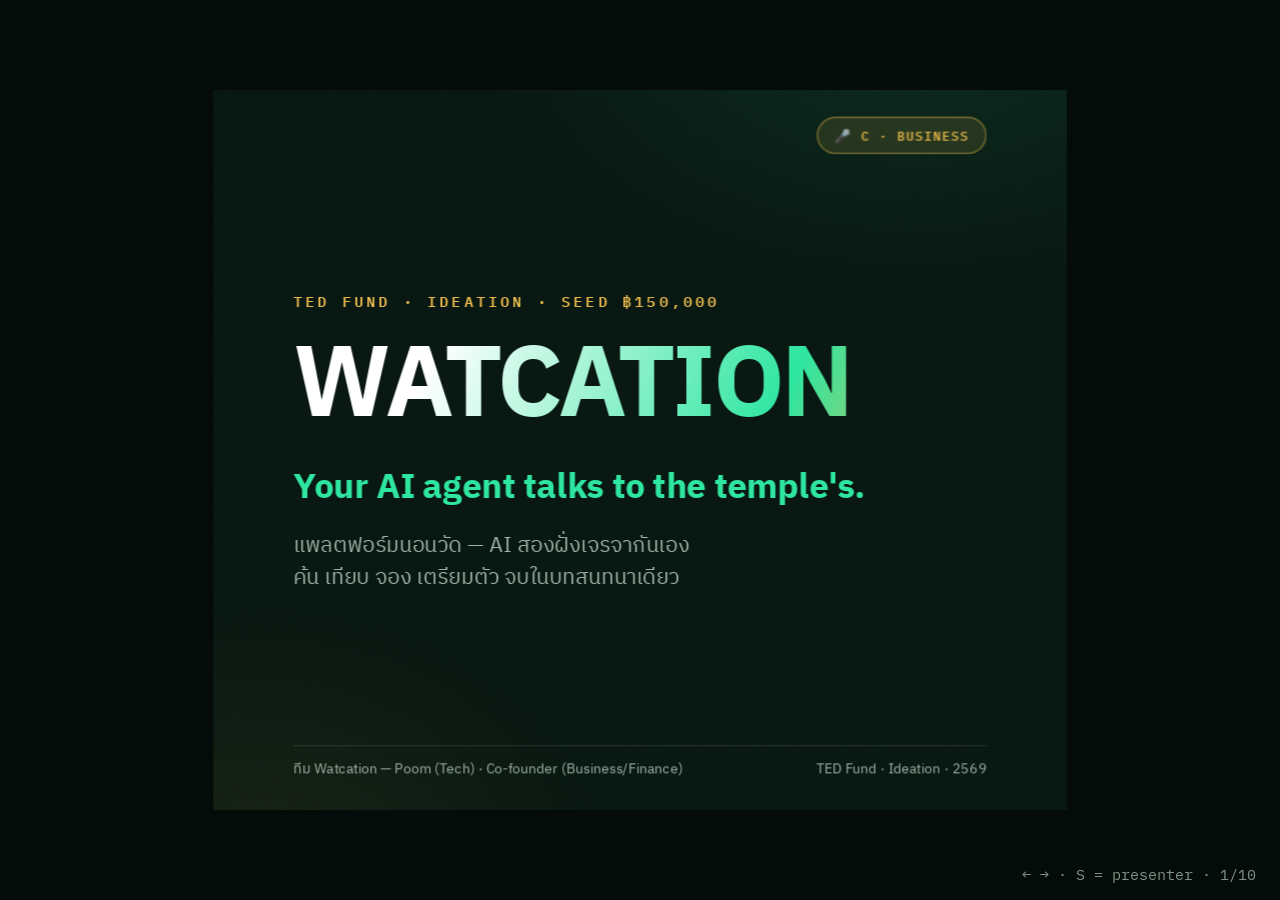
==== commit 2e11ace1: "pitch: rebuilt v2 — dark cinematic theme, 10-slide seed-fund arc (why-now + real-review problem), fu" ====
--- a/pitch/index.html
+++ b/pitch/index.html
@@ -3,75 +3,88 @@
 <head>
 <meta charset="utf-8">
 <meta name="viewport" content="width=device-width,initial-scale=1">
-<title>Watcation · Pitch 5 นาที</title>
+<title>Watcation · Pitch ฿150K</title>
 <link rel="stylesheet" href="assets/fonts.css">
-<link href="https://fonts.googleapis.com/css2?family=IBM+Plex+Sans+Thai:wght@400;500;600;700&family=IBM+Plex+Mono:wght@600&display=swap" rel="stylesheet">
+<link rel="stylesheet" href="assets/animations/animations.css">
+<link href="https://fonts.googleapis.com/css2?family=IBM+Plex+Sans+Thai:wght@400;500;600;700&family=IBM+Plex+Mono:wght@500;600;700&display=swap" rel="stylesheet">
 <style>
   :root{
-    --paper:#FFFFFF;--soft:#F2F7F5;--ink:#0E2119;--muted:#5C7A6E;--line:#DCE6E1;
-    --green:#0B7A55;--green-deep:#085A3F;--gold:#B8860B;--gold-soft:#F7F0DF;
+    --bg:#081711;--panel:rgba(255,255,255,.045);--panel-line:rgba(255,255,255,.10);
+    --ink:#F3F7F4;--dim:#9DB4A7;--line:rgba(255,255,255,.12);
+    --green:#2EE6A0;--green-deep:#0B7A55;--gold:#E8B84B;--gold-soft:rgba(232,184,75,.12);
   }
   *{margin:0;box-sizing:border-box}
-  html,body{height:100%;background:#111511;overflow:hidden;font-family:'IBM Plex Sans Thai',sans-serif}
+  html,body{height:100%;background:#040b08;overflow:hidden;font-family:'IBM Plex Sans Thai',sans-serif}
   #stage{position:fixed;inset:0;display:flex;align-items:center;justify-content:center}
-  #deck{width:1920px;height:1080px;background:var(--paper);color:var(--ink);position:relative;transform-origin:center;box-shadow:0 24px 90px rgba(0,0,0,.55);display:flex;flex-direction:column}
-
-  .slide{position:absolute;inset:0;display:none;flex-direction:column;padding:90px 120px}
+  #deck{width:1920px;height:1080px;background:var(--bg);color:var(--ink);position:relative;transform-origin:center;display:flex;flex-direction:column;overflow:hidden}
+  /* atmosphere: gradient glow + grain */
+  #deck::before{content:'';position:absolute;inset:0;pointer-events:none;
+    background:radial-gradient(1100px 700px at 82% -10%,rgba(46,230,160,.10),transparent 60%),
+               radial-gradient(900px 700px at 5% 110%,rgba(232,184,75,.08),transparent 60%)}
+  #deck::after{content:'';position:absolute;inset:0;pointer-events:none;opacity:.05;mix-blend-mode:overlay;
+    background-image:url("data:image/svg+xml,%3Csvg xmlns='http://www.w3.org/2000/svg' width='160' height='160'%3E%3Cfilter id='n'%3E%3CfeTurbulence type='fractalNoise' baseFrequency='0.9' numOctaves='2'/%3E%3C/filter%3E%3Crect width='160' height='160' filter='url(%23n)'/%3E%3C/svg%3E")}
+
+  .slide{position:absolute;inset:0;display:none;flex-direction:column;padding:84px 120px 110px}
   .slide.is-active{display:flex}
 
-  /* speaker badge */
-  .who{position:absolute;top:36px;right:120px;font-family:'IBM Plex Mono',monospace;font-size:20px;font-weight:600;letter-spacing:.06em;padding:10px 22px;border-radius:999px}
-  .who.c{background:var(--gold-soft);color:#8a6508;border:3px solid var(--gold)}
-  .who.a{background:#E6F4EE;color:var(--green-deep);border:3px solid var(--green)}
-  .who.b{background:#E8EEFF;color:#1A5FA8;border:3px solid #1A5FA8}
-
-  .kick{font-family:'IBM Plex Mono',monospace;font-size:24px;font-weight:600;letter-spacing:.2em;color:var(--green);text-transform:uppercase;margin-bottom:36px}
-  h1{font-size:110px;font-weight:700;line-height:1.12;letter-spacing:-.03em;color:var(--ink)}
-  h1 em{font-style:normal;color:var(--green-deep)}
-  h2{font-size:84px;font-weight:700;line-height:1.18;letter-spacing:-.025em;margin-bottom:50px}
-  h2 em{font-style:normal;color:var(--green-deep)}
-  .big{font-size:46px;line-height:1.5;color:var(--ink);font-weight:500}
-  .dim{font-size:36px;color:var(--muted)}
-  .foot{position:absolute;bottom:48px;left:120px;right:120px;display:flex;justify-content:space-between;font-size:22px;color:var(--muted);border-top:2px solid var(--line);padding-top:20px}
-
-  /* stat trio */
-  .stats{display:flex;gap:36px;margin:auto 0}
-  .stat{flex:1;background:var(--soft);border-radius:24px;padding:48px 40px}
-  .stat .n{font-size:110px;font-weight:700;color:var(--green-deep);line-height:1;font-family:'IBM Plex Mono',monospace}
-  .stat .l{font-size:30px;color:var(--muted);margin-top:18px}
-
-  /* flow diagram */
-  .flow{display:flex;align-items:center;gap:0;margin:auto 0}
-  .flow .b{flex:1;background:var(--soft);border:3px solid var(--line);border-radius:24px;padding:44px 30px;text-align:center}
-  .flow .b b{display:block;font-size:40px;color:var(--green-deep);margin-bottom:14px}
-  .flow .b p{font-size:27px;color:var(--ink)}
-  .flow .a{font-size:70px;padding:0 26px;color:var(--green);font-weight:700}
-
-  /* layers stack */
-  .layer{border:4px solid var(--line);border-radius:26px;padding:38px 46px;margin-bottom:26px;background:#fff}
-  .layer b{font-size:44px;display:block}
-  .layer p{font-size:30px;color:var(--muted);margin-top:8px}
-  .l1{border-color:var(--green);background:var(--soft)}
-  .l1 b{color:var(--green-deep)}
-  .l2{border-color:var(--gold);background:#FBF6E8}
-  .l2 b{color:#8a6508}
-  .l3{border-color:#1A5FA8;background:#EDF2FC}
-  .l3 b{color:#1A5FA8}
-
-  /* ask */
-  .mega{font-size:190px;font-weight:700;color:var(--green-deep);letter-spacing:-.03em;line-height:1}
-  .askrow{display:flex;gap:70px;margin-top:60px}
-  .askrow .k{font-size:80px;font-weight:700;color:var(--green-deep)}
-  .askrow .l{font-size:30px;color:var(--muted);margin-top:8px}
-
-  .notes{display:none;font-size:26px;line-height:1.8;color:var(--ink);background:var(--gold-soft);border-radius:18px;padding:24px 30px;margin-top:36px}
-  #hud{position:fixed;bottom:16px;right:24px;color:#9aa39d;font-family:'IBM Plex Mono',monospace;font-size:16px;z-index:9}
+  .who{position:absolute;top:40px;right:120px;font-family:'IBM Plex Mono',monospace;font-size:20px;font-weight:600;letter-spacing:.08em;padding:10px 24px;border-radius:999px;backdrop-filter:blur(8px)}
+  .who.c{background:var(--gold-soft);color:var(--gold);border:2px solid rgba(232,184,75,.5)}
+  .who.a{background:rgba(46,230,160,.10);color:var(--green);border:2px solid rgba(46,230,160,.45)}
+  .who.b{background:rgba(110,150,255,.10);color:#9BBDFF;border:2px solid rgba(110,150,255,.45)}
+
+  .kick{font-family:'IBM Plex Mono',monospace;font-size:22px;font-weight:600;letter-spacing:.24em;color:var(--green);text-transform:uppercase;margin-bottom:34px}
+  .kick.g{color:var(--gold)}
+  h1{font-size:150px;font-weight:700;line-height:1.02;letter-spacing:-.03em;
+     background:linear-gradient(115deg,#fff 20%,var(--green) 70%,var(--gold) 100%);-webkit-background-clip:text;background-clip:text;color:transparent}
+  h2{font-size:78px;font-weight:700;line-height:1.16;letter-spacing:-.02em;margin-bottom:44px}
+  h2 em,h1 em{font-style:normal}
+  h2 em{color:var(--green)}
+  .big{font-size:42px;line-height:1.5;color:var(--ink);font-weight:500}
+  .dim{font-size:32px;color:var(--dim);line-height:1.5}
+  .gold{color:var(--gold)}
+  .foot{position:absolute;bottom:44px;left:120px;right:120px;display:flex;justify-content:space-between;font-size:21px;color:var(--dim);border-top:1px solid var(--line);padding-top:18px;z-index:2}
+
+  .card{background:var(--panel);border:1px solid var(--panel-line);border-radius:26px;padding:46px 42px;backdrop-filter:blur(6px)}
+
+  .stats{display:flex;gap:34px;margin:auto 0}
+  .stat{flex:1;background:var(--panel);border:1px solid var(--panel-line);border-radius:26px;padding:48px 40px;backdrop-filter:blur(6px)}
+  .stat .n{font-size:104px;font-weight:700;color:var(--green);line-height:1;font-family:'IBM Plex Mono',monospace;letter-spacing:-.02em}
+  .stat.g .n{color:var(--gold)}
+  .stat .l{font-size:29px;color:var(--dim);margin-top:20px;line-height:1.45}
+
+  .flow{display:flex;align-items:stretch;gap:0;margin:auto 0}
+  .flow .b{flex:1;background:var(--panel);border:1px solid var(--panel-line);border-radius:24px;padding:44px 28px;text-align:center;backdrop-filter:blur(6px)}
+  .flow .b b{display:block;font-size:38px;color:var(--green);margin-bottom:14px}
+  .flow .b p{font-size:26px;color:var(--dim)}
+  .flow .a{align-self:center;font-size:64px;padding:0 22px;color:var(--gold);font-weight:700}
+
+  .layer{border:1px solid var(--panel-line);border-left:8px solid var(--line);border-radius:22px;padding:34px 44px;margin-bottom:24px;background:var(--panel)}
+  .layer b{font-size:40px;display:block}
+  .layer p{font-size:28px;color:var(--dim);margin-top:8px}
+  .l1{border-left-color:var(--green)} .l1 b{color:var(--green)}
+  .l2{border-left-color:var(--gold)}  .l2 b{color:var(--gold)}
+  .l3{border-left-color:#9BBDFF}      .l3 b{color:#9BBDFF}
+
+  .mega{font-size:210px;font-weight:700;letter-spacing:-.03em;line-height:1;font-family:'IBM Plex Mono',monospace;
+    background:linear-gradient(115deg,var(--green) 20%,var(--gold) 90%);-webkit-background-clip:text;background-clip:text;color:transparent}
+  .askrow{display:flex;gap:70px;margin-top:64px}
+  .askrow .k{font-size:76px;font-weight:700;color:var(--green);font-family:'IBM Plex Mono',monospace}
+  .askrow .l{font-size:29px;color:var(--dim);margin-top:10px;line-height:1.45}
+
+  .quote{border-left:6px solid var(--gold);padding:18px 30px;background:var(--gold-soft);border-radius:0 18px 18px 0;font-size:29px;color:var(--ink);margin-top:22px}
+  .quote i{color:var(--dim);font-size:24px;font-style:normal;display:block;margin-top:8px}
+
+  .notes{display:none;font-size:25px;line-height:1.8;background:var(--gold-soft);border-radius:18px;padding:22px 28px;margin-top:32px}
+  #hud{position:fixed;bottom:16px;right:24px;color:#7f9488;font-family:'IBM Plex Mono',monospace;font-size:15px;z-index:9}
   @media print{
-    html,body{overflow:visible;background:#fff}
+    html,body{overflow:visible;background:#081711}
     #stage{position:static}
-    #deck{width:auto;height:auto;box-shadow:none;transform:none !important}
+    #deck{width:auto;height:auto;transform:none !important}
     .slide{position:relative;display:flex !important;page-break-after:always;width:1920px;height:1080px}
     #hud{display:none}
+    #deck::before,#deck::after{display:none}
+    *{backdrop-filter:none !important}
+    #deck{background:#0B2419}
   }
 </style>
 </head>
@@ -82,132 +95,153 @@
   <section class="slide is-active" data-title="Cover">
     <span class="who c">🎤 C · BUSINESS</span>
     <div style="margin:auto 0">
-      <div class="kick">TED FUND · IDEATION · ฿150,000</div>
+      <div class="kick g">TED FUND · IDEATION · SEED ฿150,000</div>
       <h1>WATCATION</h1>
-      <p class="big" style="margin-top:30px"><em style="font-style:normal;color:var(--green-deep);font-weight:700">Your AI agent talks to the temple's.</em></p>
-      <p class="dim" style="margin-top:26px">แพลตฟอร์มนอนวัด — AI สองฝั่งเจรจากันเอง<br>ค้น เทียบ จอง เตรียมตัว จบในบทสนทนาเดียว</p>
-    </div>
-    <div class="foot"><span>ทีม Watcation — Poom (Tech) · Snowyves (Business)</span><span>TED Fund · Ideation · 2569</span></div>
-    <aside class="notes">🎤 C เปิด: "เกาหลีมี Templestay 349,219 คน ในปีเดียว — คนต่างชาติ 55,515 คน และเพียง 1 ใน 3 ที่เป็นชาวพุทธ" หยุด 1 จังหวะ → "ไทยคือต้นบ้านของสิ่งนี้ วัด 40,000 แห่ง แต่คนต่างชาติอยากพัก ติดที่ ภาษา มารยาท ข้อมูลกระจัดกระจาย เข้าก่อน 16:00 — เราจึงสร้าง Watcation"</aside>
-  </section>
-
-  <!-- 2 PROBLEM/MARKET — C -->
+      <p class="big" style="margin-top:36px;font-size:52px"><b style="color:var(--green)">Your AI agent talks to the temple's.</b></p>
+      <p class="dim" style="margin-top:24px">แพลตฟอร์มนอนวัด — AI สองฝั่งเจรจากันเอง<br>ค้น เทียบ จอง เตรียมตัว จบในบทสนทนาเดียว</p>
+    </div>
+    <div class="foot"><span>ทีม Watcation — Poom (Tech) · Co-founder (Business/Finance)</span><span>TED Fund · Ideation · 2569</span></div>
+    <aside class="notes">🎤 C เปิด (0:00): "เกาหลีมี Templestay 349,219 คน ในปีเดียว — 55,515 เป็นคนต่างชาติ และเพียง 1 ใน 3 ที่เป็นชาวพุทธ" หยุด 1 จังหวะ → "ไทยคือต้นบ้านของสิ่งนี้ วัด 40,000+ แห่ง แต่คนต่างชาติที่อยากพักวัดไทยติดที่ ภาษา มารยาท ข้อมูลกระจัดกระจาย และกฎ 16:00 — เราจึงสร้าง Watcation"</aside>
+  </section>
+
+  <!-- 2 WHY NOW — C -->
+  <section class="slide" data-title="Why Now">
+    <span class="who c">🎤 C · BUSINESS</span>
+    <div class="kick g">WHY NOW</div>
+    <h2>ทุกอย่างมาบรรจบกัน <em>ปีนี้</em> — ไม่ใช่ 5 ปีก่อน</h2>
+    <div class="stats">
+      <div class="stat"><div class="n">$2.4T</div><div class="l">Wellness tourism ปี 2035 — โตจาก $990B ปี 2025 (CAGR 9.3%) และไทยมีแผน Wellness แห่งชาติ 2025–2034 ผลัก soft power วัดโดยตรง</div></div>
+      <div class="stat g"><div class="n">2026</div><div class="l">ปีที่ agentic travel กลายเป็น category จริง (OAG) — เงินลงทุน travel-AI สะสม $12B+ เราเข้าก่อน OTA รายใหญ่</div></div>
+      <div class="stat"><div class="n">38M</div><div class="l">นักท่องเที่ยวเข้าไทยผ่านกรุงเทพฯ ต่อปี — touchpoint แรกคือที่นี่ และเกาหลีพิสูจน์ดีมานด์แล้วด้วย 349,219 คน/ปี</div></div>
+    </div>
+    <aside class="notes">🎤 C: "โมเดลธุรกิจนี้เป็นไปไม่ได้เมื่อ 5 ปีก่อน — AI ที่เจรจาข้ามภาษาได้จริงเพิ่งเกิด 1–2 ปีนี้ ดีมานด์ wellness โตเป็นเลข 2.4 ล้านล้านดอลลาร์ และรัฐไทยกำลังผลัก soft power วัดด้วยแผนชาติ 10 ปี — สามอย่างนี้มาพร้อมกันปีนี้" → ส่งไม้เรื่องปัญหาเชิงลึก</aside>
+  </section>
+
+  <!-- 3 PROBLEM — C -->
   <section class="slide" data-title="Problem">
     <span class="who c">🎤 C · BUSINESS</span>
-    <div class="kick">PROBLEM / MARKET</div>
-    <h2>เกาหลี 349,219 คน/ปี<br>ไทยคือต้นบ้าน — <em>ไม่มีระบบ</em></h2>
-    <div class="stats">
-      <div class="stat"><div class="n">40,000+</div><div class="l">วัดไทย</div></div>
-      <div class="stat"><div class="n">84%</div><div class="l">ของ solo travelers เป็นผู้หญิง — กลุ่มที่ต้องการความปลอดภัย+โครงสร้าง</div></div>
-      <div class="stat"><div class="n">16:00</div><div class="l">เข้าหลังเวลานี้ = "มาวันหน้า" — ไม่มีใครช่วยจอง</div></div>
-    </div>
-    <aside class="notes">🎤 C: เดินเรื่อง 3 ตัวเลขบนจอ → "ปัญหาไม่ใช่ไม่มีดีมานด์ แต่ไม่มีระบบ: ภาษา มารยาท ข้อมูลกระจัดกระจาย" → ส่งไม้: "ทางแก้ — ตอนนี้ฝั่งเทคคือ Poom"</aside>
-  </section>
-
-  <!-- 3 SOLUTION — C -->
+    <div class="kick g">PROBLEM</div>
+    <h2>ดีมานด์มีจริง — แต่ <em>ไม่มีระบบ</em></h2>
+    <div style="display:flex;gap:34px;margin:auto 0">
+      <div style="flex:1.1">
+        <div class="quote">"you can't understand if Buddhist monk are teaching" — กำแพงภาษา<i>— r/Buddhism</i></div>
+        <div class="quote">"works for locals, but less with foreigners who are not used to worshipping idols"<i>— รีวิวจริง TripAdvisor</i></div>
+        <div class="quote">ข้อมูลกระจัดกระจาย เว็บวัดทีละแห่ง + Reddit + blog — และเข้าหลัง 16:00 = "มาวันหน้า"<i>— ไม่มีใครช่วยจอง</i></div>
+      </div>
+      <div class="stat g" style="max-width:560px;display:flex;flex-direction:column;justify-content:center"><div class="n">84%</div><div class="l" style="margin-top:26px">ของ solo travelers เป็นผู้หญิง (54.6% ของตลาด) — กลุ่มที่ต้องการความปลอดภัย + โครงสร้าง ซึ่งวัดให้ได้พอดี แต่วัดที่รับต่างชาติจริงคือ subset เล็กที่ไม่มีที่ไหนรวมข้อมูล</div></div>
+    </div>
+    <aside class="notes">🎤 C: อ่าน quote แรกสั้นๆ → ชี้ 84% → "ปัญหาไม่ใช่ไม่มีดีมานด์ แต่ไม่มีระบบ ทางเลือกเดียววันนี้คือเว็บจองแมนนวลผ่าน WhatsApp ราคาไม่โปร่งใส ไม่มี AI — ส่งไม้: 'ทางแก้ — ฝั่งธุรกิจเล่าต่อ แต่เครื่องยนต์สร้างโดย Poom'"</aside>
+  </section>
+
+  <!-- 4 SOLUTION — C -->
   <section class="slide" data-title="Solution">
     <span class="who c">🎤 C · BUSINESS</span>
-    <div class="kick">SOLUTION</div>
-    <h2>จบใน <em>บทสนทนาเดียว</em></h2>
-    <p class="big" style="margin-bottom:40px">พูดภาษาตัวเอง → AI เจรจากับวัดให้ → ได้การจองที่ตรวจสอบได้</p>
+    <div class="kick g">SOLUTION</div>
+    <h2>จบใน <em>บทสนทนาเดียว</em> — ไม่ใช่แค่แปลภาษา</h2>
+    <p class="big" style="margin-bottom:36px">พูดภาษาตัวเอง → AI สองฝั่ง<b class="gold">เจรจากันเอง</b> → ได้ข้อตกลงจองสองภาษาที่ตรวจสอบได้</p>
     <div class="flow">
-      <div class="b"><b>ค้นหา</b><p>บอกความต้องการ ทำเล/บรรยากาศ/จำนวนคืน</p></div>
-      <div class="b"><b>เทียบวัด</b><p>จัดอันดับพร้อมเหตุผล</p></div>
-      <div class="b"><b>จอง</b><p>ข้อตกลงพักสองภาษา</p></div>
-      <div class="b"><b>เตรียมตัว</b><p>itinerary + มารยาท</p></div>
-    </div>
-    <aside class="notes">🎤 C: ย้ำว่าไม่ใช่แค่แปลภาษา — เป็นการเจรจาข้อมูลระหว่างสองฝั่งจนจบเป็น booking → ส่งไม้: "พิสูจน์ด้วยสถาปัตยกรรมจริง — ฝั่งเทคคือ Poom"</aside>
-  </section>
-
-  <!-- 4 ARCHITECTURE — A -->
+      <div class="b"><b>ค้นหา</b><p>บอกความต้องการ<br>ทำเล / บรรยากาศ / จำนวนคืน</p></div>
+      <div class="a">→</div>
+      <div class="b"><b>เทียบวัด</b><p>จัดอันดับพร้อมเหตุผล<br>ทุกตัวเลขมี source</p></div>
+      <div class="a">→</div>
+      <div class="b"><b>จอง</b><p>เอเจนต์คุยกับวัด<br>จนได้ข้อตกลง 2 ภาษา</p></div>
+      <div class="a">→</div>
+      <div class="b"><b>เตรียมตัว</b><p>itinerary + มารยาท<br>แต่งกาย + ตารางกิจกรรม</p></div>
+    </div>
+    <aside class="notes">🎤 C: ย้ำจุดต่าง: "ทุกเว็บจองปัจจุบันเป็น catalog + คนกลางแมนนวล เราเป็น agentic platform — และผู้ใช้เห็น log การเจรจาทุก hop เป็น demo centerpiece ของเรา" → ส่งไม้: "พิสูจน์ด้วยสถาปัตยกรรมจริง — ฝั่งเทคคือ Poom"</aside>
+  </section>
+
+  <!-- 5 ARCHITECTURE — A -->
   <section class="slide" data-title="Architecture">
     <span class="who a">🎤 A · TECH</span>
     <div class="kick">ARCHITECTURE — AGENT-TO-AGENT</div>
     <h2>Traveler Agent ⇄ Temple Agent<br>ผู้ใช้เห็นการเจรจา <em>ทุก hop</em></h2>
     <div class="flow">
-      <div class="b"><b>👤 นักท่องเที่ยว</b><p>EN/中/日/TH</p></div>
+      <div class="b"><b>👤 นักท่องเที่ยว</b><p>EN / 中 / 日 / TH</p></div>
       <div class="a">⇄</div>
-      <div class="b"><b>🧳 Traveler Agent</b><p>จับ intent · ยิง tool call</p></div>
+      <div class="b"><b>🧳 Traveler Agent</b><p>จับ intent · stage memory<br>ยิง tool call จริง</p></div>
       <div class="a">⇄</div>
-      <div class="b"><b>🛕 Temple Agent</b><p><b>RAG-only</b> — ตอบจาก KB วัดนั้น นอกขอบเขต = ปฏิเสธ</p></div>
+      <div class="b"><b>🛕 Temple Agent</b><p><b style="color:var(--gold)">RAG-only</b> — ตอบจาก KB วัดนั้น<br>ทุก fact มี source URL<br>นอกขอบเขต = ปฏิเสธ</p></div>
       <div class="a">→</div>
       <div class="b"><b>✅ จองสำเร็จ</b><p>ข้อตกลง 2 ภาษา</p></div>
     </div>
-    <aside class="notes">🎤 A: อธิบาย flow 4 กล่อง → ย้ำ guardrail สำคัญสุด: "Temple Agent ถูกออกแบบให้ปฏิเสธเรื่องศาสนาถ้าไม่มีข้อมูลวัดรองรับ — เพราะการเดาเรื่องศาสนาคือความผิดพลาดที่แก้ไม่ได้" → "และเราไม่พูดเปล่า — มีข้อสอบ"</aside>
-  </section>
-
-  <!-- 5 RECEIPTS — A -->
+    <aside class="notes">🎤 A: อธิบาย flow → ย้ำ guardrail สำคัญสุด: "Temple Agent ถูกออกแบบให้ปฏิเสธเรื่องศาสนาถ้าไม่มีข้อมูลวัดรองรับ — เพราะการเดาเรื่องศาสนาคือความผิดพลาดที่แก้ไม่ได้" → "และเราไม่พูดเปล่า — มีข้อสอบ"</aside>
+  </section>
+
+  <!-- 6 RECEIPTS — A -->
   <section class="slide" data-title="Receipts">
     <span class="who a">🎤 A · TECH</span>
-    <div class="kick">RECEIPTS — POC ใช้งานได้จริง วัด 5 วัด</div>
+    <div class="kick">RECEIPTS — POC ใช้งานได้จริง · วัด 5 วัด</div>
     <h2>พิสูจน์ด้วย <em>ตัวเลข</em> ไม่ใช่คำโม้</h2>
     <div class="stats">
-      <div class="stat"><div class="n">4/4</div><div class="l">E2E tests — flow จริงครบ</div></div>
-      <div class="stat"><div class="n">17/17</div><div class="l">Agent evals — คุณภาพคำตอบ</div></div>
-      <div class="stat"><div class="n">10/10</div><div class="l">Guardrail — ปฏิเสธนอก KB ถูกต้อง</div></div>
-    </div>
-    <p class="dim" style="margin-top:44px">แพลตฟอร์มจริง: Astro + Cloudflare Workers + D1 — และเริ่มมีพันธมิตรจริง: DomeCloud (AI gateway · inference · governance) + Qwen ecosystem Thailand</p>
-    <aside class="notes">🎤 A: ชี้ตัวเลขทีละตัว → อธิบาย guardrail test สั้นๆ (ให้ agent คำถามนอก KB แล้วมันต้องปฏิเสธ) → ส่งไม้: "เครื่องยนต์พร้อม — คำถามถัดไป: คุ้มไหม → ฝั่งการเงิน B"</aside>
-  </section>
-
-  <!-- 6 BUSINESS — B -->
+      <div class="stat"><div class="n">4/4</div><div class="l">E2E tests — browse → chat → เทียบ → จอง → ข้อตกลง 2 ภาษา ครบจริง</div></div>
+      <div class="stat"><div class="n">17/17</div><div class="l">Agent evals — คุณภาพคำตอบผ่านทุกข้อ</div></div>
+      <div class="stat g"><div class="n">10/10</div><div class="l">Guardrail — ปฏิเสธนอก-KB ถูกต้องทุกกรณี พร้อมส่งต่อให้ยืนยันกับวัด</div></div>
+    </div>
+    <p class="dim" style="margin-top:40px">แพลตฟอร์มจริง: Astro + Cloudflare Workers + D1 — และเริ่มมีพันธมิตรจริง: <b style="color:var(--ink)">DomeCloud</b> (AI gateway · inference · governance) + <b style="color:var(--ink)">Qwen ecosystem Thailand</b></p>
+    <aside class="notes">🎤 A: ชี้ตัวเลขทีละตัว → อธิบาย guardrail test สั้นๆ (ยิงคำถามนอก KB ให้ agent แล้วมันต้องปฏิเสธ) → โชว์ KB-per-temple ว่าเป็นสินทรัพย์ข้อมูลที่ก๊อปยาก → ส่งไม้: "เครื่องยนต์พร้อม — คำถามถัดไป: คุ้มไหม → ฝั่งการเงิน"</aside>
+  </section>
+
+  <!-- 7 BUSINESS — B -->
   <section class="slide" data-title="Business Model">
     <span class="who b">🎤 B · FINANCE</span>
     <div class="kick">BUSINESS MODEL</div>
     <h2>ไม่เช่าวัด — ขายแพ็กเกจประสบการณ์</h2>
     <div class="stats">
-      <div class="stat"><div class="n">≥70%</div><div class="l">รายได้/บริจาคถึงวัด — โปร่งใส</div></div>
-      <div class="stat"><div class="n">20–30%</div><div class="l">platform margin (OTA ทั่วไปหัก 20–40%)</div></div>
-      <div class="stat"><div class="l" style="font-size:26px;color:var(--ink);font-weight:600">B-side คุณค่า</div><div class="l">ส่งแขกที่ "มาถูกเตรียม" — รู้ตาราง มารยาท ก่อนถึงวัด</div></div>
-    </div>
-    <aside class="notes">🎤 B: โมเดล = แพ็กเกจประสบการณ์ ไม่ใช่ค่าเช่าวัด → โปร่งใส ≥70% → margin 20-30% เทียบ OTA → B-side: วัดได้แขกที่ถูกเตรียมมาแล้ว → ส่งไม้ไป roadmap</aside>
-  </section>
-
-  <!-- 7 ROADMAP — B -->
+      <div class="stat"><div class="n">≥70%</div><div class="l">รายได้/บริจาคถึงวัด — โปร่งใส ตรงแนว soft power ที่รัฐผลัก ไม่แปลงวัดเป็นโรงแรม</div></div>
+      <div class="stat"><div class="n">20–30%</div><div class="l">platform margin — เทียบ OTA ทั่วไปที่หัก 20–40%</div></div>
+      <div class="stat g"><div class="n">KB</div><div class="l">Moat: knowledge base ต่อวัดที่ verify ทุก fact — สินทรัพย์ที่สะสมได้เร็วกว่าที่ OTA จะก๊อป</div></div>
+    </div>
+    <p class="dim" style="margin-top:36px">B-side: วัดได้แขกที่ <b style="color:var(--ink)">"มาถูกเตรียม"</b> — รู้ตาราง การแต่งกาย มารยาทก่อนถึง แก้ pain ที่พระเหนื่อยมาที่สุด</p>
+    <aside class="notes">🎤 B: "เราไม่เช่าวัด ไม่แปลงวัดเป็นโรงแรม — ขายแพ็กเกจประสบการณ์คัดสรร รายได้ส่วนใหญ่ ≥70% ถึงวัดแบบโปร่งใส" → margin เทียบ OTA → moat คือ KB สะสม → ส่งไม้ไป roadmap</aside>
+  </section>
+
+  <!-- 8 ROADMAP — B -->
   <section class="slide" data-title="Roadmap">
     <span class="who b">🎤 B · FINANCE</span>
     <div class="kick">ROADMAP — BANGKOK FIRST</div>
-    <h2>ยึด กทม. ให้แน่น → ขยายทั้งประเทศ</h2>
-    <div class="stats">
-      <div class="stat"><div class="n">5</div><div class="l">โซนหลักของ กทม. ครบ (ด.1–4) — ✅ วัดราชนาดูร · วัดประยุรวัตนาราม</div></div>
-      <div class="stat"><div class="n">100</div><div class="l">bookings แรก (ด.3–4) + รีวิวจริง 10–20 ราย</div></div>
-      <div class="stat"><div class="n">10+</div><div class="l">วัด · 300+ bookings · จดทะเบียนนิติบุคคล (ด.5–6)</div></div>
-    </div>
-    <aside class="notes">🎤 B: Bangkok-first = 38 ล้านนักท่องเที่ยวเข้าผ่านกรุงเทพฯ → ส่งไม้: "ทั้งหมดนี้เริ่มได้ด้วยเงิน 150,000 บาท — และวิสัยทัศน์ไม่จบที่วัด"</aside>
-  </section>
-
-  <!-- 8 VISION — B -->
+    <h2>ยึด กทม. ให้แน่น → <em>ขยายทั้งประเทศ</em></h2>
+    <div class="stats">
+      <div class="stat"><div class="n" style="font-size:84px">ด.1–4</div><div class="l">เดือน 1–4: วัดครบทุกโซนหลัก กทม. — ✅ วัดราชนาดูร · วัดประยุรวัตนาราม อยู่ใน POC แล้ว (เกาะรัตนโกสินทร์ · ชานเมืองตะวันออก)</div></div>
+      <div class="stat g"><div class="n">100</div><div class="l">bookings แรก (เดือน 3–4) + รีวิวจริง 10–20 ราย · rating เป้า ≥4.5/5</div></div>
+      <div class="stat"><div class="n">10+</div><div class="l">วัด (กทม. + เชียงใหม่ แม่ฮ่องสอน อุบลฯ ภูเก็ต) · 300+ bookings · จดทะเบียนนิติบุคคล — IP 100% ของทีม</div></div>
+    </div>
+    <aside class="notes">🎤 B: Bangkok-first เพราะ 38 ล้านนักท่องเที่ยวเข้าผ่านกรุงเทพฯ — จับ touchpoint แรก → KPI รวม grounded rate ของ Temple Agent และสัดส่วนรายได้ถึงวัด → ส่งไม้: "ทั้งหมดนี้เริ่มได้ด้วยเงิน 150,000 บาท"</aside>
+  </section>
+
+  <!-- 9 VISION — B -->
   <section class="slide" data-title="Vision & Partners">
     <span class="who b">🎤 B · FINANCE</span>
     <div class="kick">VISION — วัดคือหลักฐานแรก ไม่ใช่เส้นชัย</div>
     <h2>เครื่องยนต์เดียวกัน<br>สำหรับ <em>องค์กรไทยทุกแบบ</em></h2>
-    <div class="layer l1"><b>✅ วัด (นอนวัด) — พิสูจน์แล้ว</b><p>Soft power · ตลาดที่ pain ชัดสุด</p></div>
-    <div class="layer l2"><b>🔶 Local model inference — DomeCloud + Qwen Thailand</b><p>AI gateway · open-weight บน infra ไทย · AI governance</p></div>
-    <div class="layer l3"><b>ระบบเฉพาะองค์กร — พิพิธภัณฑ์ · ราชการ · กลาโหม</b><p>AI ที่ ground กับข้อมูลจริง — ไม่เดา ไม่หลุดประเทศ</p></div>
-    <aside class="notes">🎤 B VISION LINE: "ธุรกิจนี้ยืนอยู่บน inference ของคนอื่นวันนี้ — เป้าหมายคือชั้น inference ของประเทศ: open-weight บน infra ไทย รัฐซื้อได้อย่างมั่นใจ ข้อมูลอยู่ไทย กฎหมายไทย ตรวจสอบได้ — AI Act ที่กำลังมาจะเปลี่ยนจากทางเลือกเป็นความจำเป็น · เราไม่ได้เริ่มจากศูนย์: DomeCloud + Qwen Ambassador Thailand" → ส่งกลับ C ปิด</aside>
-  </section>
-
-  <!-- 9 ASK — C -->
+    <div class="layer l1"><b>✅ วัด (นอนวัด) — พิสูจน์แล้ว</b><p>Soft power · ตลาดที่ pain ชัดที่สุด · POC ทำงานจริงวันนี้</p></div>
+    <div class="layer l2"><b>🔶 Local model inference — DomeCloud + Qwen Thailand</b><p>AI gateway · open-weight บน infra ไทย · ข้อมูลอยู่ไทย กฎหมายไทย ตรวจสอบได้</p></div>
+    <div class="layer l3"><b>ระบบเฉพาะองค์กร — พิพิธภัณฑ์ · ราชการ · กลาโหม</b><p>AI ที่ ground กับข้อมูลจริง — ไม่เดา ไม่หลุดประเทศ · AI Act ที่กำลังมาจะเปลี่ยนจากทางเลือกเป็นความจำเป็น</p></div>
+    <aside class="notes">🎤 B VISION LINE: "ธุรกิจนี้ยืนอยู่บน inference ของคนอื่นวันนี้ — เป้าหมายคือชั้น inference ของประเทศ: open-weight บน infra ไทย รัฐซื้อได้อย่างมั่นใจ · เราไม่ได้เริ่มจากศูนย์: DomeCloud + Qwen Ambassador Thailand" → ส่งกลับ C ปิด</aside>
+  </section>
+
+  <!-- 10 ASK — C -->
   <section class="slide" data-title="The Ask">
     <span class="who c">🎤 C · BUSINESS</span>
-    <div class="kick">THE ASK</div>
-    <div class="mega">฿150,000</div>
-    <div class="askrow">
-      <div><div class="k">6 เดือน</div><div class="l">pilot วัด 3–5 วัด กทม. ครบโซน</div></div>
-      <div><div class="k">100→300</div><div class="l">bookings · 10+ วัด · จดทะเบียน</div></div>
-    </div>
-    <p class="big" style="margin-top:70px">จบด้วย tagline — <em style="font-style:normal;color:var(--green-deep);font-weight:700">"Your AI agent talks to the temple's."</em></p>
+    <div class="kick g">THE ASK</div>
+    <div style="margin:auto 0">
+      <div class="mega">฿150,000</div>
+      <div class="askrow">
+        <div><div class="k">6 เดือน</div><div class="l">pilot วัด 3–5 วัด กทม. ครบโซน</div></div>
+        <div><div class="k">100→300</div><div class="l">bookings · 10+ วัด · จดทะเบียน</div></div>
+        <div><div class="k">≥70%</div><div class="l">รายได้ถึงวัด — โปร่งใสตั้งแต่วันแรก</div></div>
+      </div>
+      <p class="big" style="margin-top:64px;font-size:48px">วัดคือหลักฐานแรก ไม่ใช่เส้นชัย — <b style="color:var(--green)">"Your AI agent talks to the temple's."</b></p>
+    </div>
     <aside class="notes">🎤 C ปิด: "วัดคือหลักฐานแรก ไม่ใช่เส้นชัย — เครื่องยนต์เดียวกันไปพิพิธภัณฑ์ หน่วยงานราชการ ทุกองค์กรไทย ขอทุน 150,000 บาท เพื่อพิสูจน์ว่า AI ของไทย เปิดประตูวัดไทยให้คนทั้งโลก — Your AI agent talks to the temple's." จบ ไม่เพิ่มคำอื่น</aside>
   </section>
 
 </div></div>
-<div id="hud">← → · S = presenter · 1/9</div>
+<div id="hud">← → · S = presenter · 1/10</div>
 <script src="assets/runtime.js"></script>
 <script>
-  // scale deck to viewport
   function fit(){const s=Math.min(innerWidth/1920,innerHeight/1080);document.getElementById('deck').style.transform='scale('+s+')'}
   addEventListener('resize',fit);fit();
-  // HUD counter syncs with runtime's is-active
   const hud=document.getElementById('hud');
   setInterval(()=>{
     const slides=[...document.querySelectorAll('.slide')];
--- a/pitch/assets/animations/animations.css
+++ b/pitch/assets/animations/animations.css
@@ -0,0 +1,138 @@
+/* html-ppt :: animations.css
+ * Apply by adding class="anim-<name>" or data-anim="<name>".
+ * Durations are deliberately snappy; tweak --anim-dur per element.
+ */
+:root{--anim-dur:.7s;--anim-ease:cubic-bezier(.4,0,.2,1)}
+
+/* ---------- FADE DIRECTIONALS ---------- */
+@keyframes kf-fade-up{from{opacity:0;transform:translateY(32px)}to{opacity:1;transform:none}}
+@keyframes kf-fade-down{from{opacity:0;transform:translateY(-32px)}to{opacity:1;transform:none}}
+@keyframes kf-fade-left{from{opacity:0;transform:translateX(-40px)}to{opacity:1;transform:none}}
+@keyframes kf-fade-right{from{opacity:0;transform:translateX(40px)}to{opacity:1;transform:none}}
+.anim-fade-up{animation:kf-fade-up var(--anim-dur) var(--anim-ease) both}
+.anim-fade-down{animation:kf-fade-down var(--anim-dur) var(--anim-ease) both}
+.anim-fade-left{animation:kf-fade-left var(--anim-dur) var(--anim-ease) both}
+.anim-fade-right{animation:kf-fade-right var(--anim-dur) var(--anim-ease) both}
+
+/* ---------- RISE / DROP / ZOOM / BLUR / GLITCH ---------- */
+@keyframes kf-rise{from{opacity:0;transform:translateY(60px) scale(.97);filter:blur(6px)}to{opacity:1;transform:none;filter:none}}
+@keyframes kf-drop{from{opacity:0;transform:translateY(-60px) scale(.97)}to{opacity:1;transform:none}}
+@keyframes kf-zoom{0%{opacity:0;transform:scale(.6)}60%{transform:scale(1.04)}100%{opacity:1;transform:scale(1)}}
+@keyframes kf-blur{from{opacity:0;filter:blur(18px)}to{opacity:1;filter:none}}
+@keyframes kf-glitch{0%{opacity:0;transform:translateX(0);clip-path:inset(0 0 0 0)}
+  20%{opacity:1;transform:translateX(-6px);clip-path:inset(20% 0 30% 0)}
+  40%{transform:translateX(4px);clip-path:inset(50% 0 10% 0)}
+  60%{transform:translateX(-3px);clip-path:inset(10% 0 60% 0)}
+  80%{transform:translateX(2px);clip-path:inset(0 0 0 0)}
+  100%{opacity:1;transform:none}}
+.anim-rise-in{animation:kf-rise .9s var(--anim-ease) both}
+.anim-drop-in{animation:kf-drop .8s var(--anim-ease) both}
+.anim-zoom-pop{animation:kf-zoom .7s cubic-bezier(.22,1.3,.36,1) both}
+.anim-blur-in{animation:kf-blur .8s var(--anim-ease) both}
+.anim-glitch-in{animation:kf-glitch .8s steps(5,end) both}
+
+/* ---------- TYPEWRITER ---------- */
+.anim-typewriter{display:inline-block;overflow:hidden;white-space:nowrap;border-right:2px solid currentColor;
+  width:0;animation:kf-type 2.4s steps(40,end) forwards, kf-caret 1s step-end infinite}
+@keyframes kf-type{to{width:100%}}
+@keyframes kf-caret{50%{border-color:transparent}}
+
+/* ---------- GLOW / SHIMMER / GRADIENT-FLOW ---------- */
+@keyframes kf-neon{0%,100%{text-shadow:0 0 8px var(--accent),0 0 20px var(--accent)}
+  50%{text-shadow:0 0 16px var(--accent),0 0 40px var(--accent),0 0 80px var(--accent)}}
+.anim-neon-glow{animation:kf-neon 2s ease-in-out infinite}
+
+.anim-shimmer-sweep{position:relative;overflow:hidden}
+.anim-shimmer-sweep::after{content:"";position:absolute;inset:0;
+  background:linear-gradient(110deg,transparent 40%,rgba(255,255,255,.55) 50%,transparent 60%);
+  transform:translateX(-100%);animation:kf-shimmer 2.4s var(--anim-ease) infinite}
+@keyframes kf-shimmer{to{transform:translateX(100%)}}
+
+.anim-gradient-flow{background:linear-gradient(90deg,var(--accent),var(--accent-2,var(--accent)),var(--accent-3,var(--accent)),var(--accent));
+  background-size:300% 100%;-webkit-background-clip:text;background-clip:text;color:transparent;-webkit-text-fill-color:transparent;
+  animation:kf-gradflow 4s linear infinite}
+@keyframes kf-gradflow{to{background-position:300% 0}}
+
+/* ---------- STAGGER LIST ---------- */
+.anim-stagger-list > *{opacity:0;animation:kf-rise .65s var(--anim-ease) both}
+.anim-stagger-list > *:nth-child(1){animation-delay:.05s}
+.anim-stagger-list > *:nth-child(2){animation-delay:.15s}
+.anim-stagger-list > *:nth-child(3){animation-delay:.25s}
+.anim-stagger-list > *:nth-child(4){animation-delay:.35s}
+.anim-stagger-list > *:nth-child(5){animation-delay:.45s}
+.anim-stagger-list > *:nth-child(6){animation-delay:.55s}
+.anim-stagger-list > *:nth-child(7){animation-delay:.65s}
+.anim-stagger-list > *:nth-child(8){animation-delay:.75s}
+.anim-stagger-list > *:nth-child(n+9){animation-delay:.85s}
+
+/* ---------- COUNTER-UP (JS-driven, marker class only) ---------- */
+.counter{font-variant-numeric:tabular-nums}
+
+/* ---------- SVG PATH DRAW ---------- */
+.anim-path-draw path,.anim-path-draw line,.anim-path-draw polyline,.anim-path-draw circle,.anim-path-draw rect{
+  stroke-dasharray:1000;stroke-dashoffset:1000;animation:kf-draw 2s var(--anim-ease) forwards}
+@keyframes kf-draw{to{stroke-dashoffset:0}}
+
+/* ---------- PARALLAX TILT (hover) ---------- */
+.anim-parallax-tilt{transform-style:preserve-3d;transition:transform .4s var(--anim-ease)}
+.anim-parallax-tilt:hover{transform:perspective(900px) rotateX(6deg) rotateY(-8deg) translateZ(10px)}
+
+/* ---------- CARD FLIP 3D ---------- */
+@keyframes kf-flip{from{transform:perspective(1200px) rotateY(-90deg);opacity:0}
+  to{transform:perspective(1200px) rotateY(0);opacity:1}}
+.anim-card-flip-3d{animation:kf-flip .9s var(--anim-ease) both;transform-style:preserve-3d;backface-visibility:hidden}
+
+/* ---------- CUBE ROTATE 3D ---------- */
+@keyframes kf-cube{from{transform:perspective(1200px) rotateX(20deg) rotateY(-90deg) translateZ(-200px);opacity:0}
+  to{transform:perspective(1200px) rotateX(0) rotateY(0) translateZ(0);opacity:1}}
+.anim-cube-rotate-3d{animation:kf-cube 1s var(--anim-ease) both}
+
+/* ---------- PAGE TURN 3D ---------- */
+@keyframes kf-pageturn{from{transform:perspective(1600px) rotateY(-85deg);transform-origin:left center;opacity:0}
+  to{transform:perspective(1600px) rotateY(0);opacity:1}}
+.anim-page-turn-3d{animation:kf-pageturn 1s var(--anim-ease) both;transform-origin:left center}
+
+/* ---------- PERSPECTIVE ZOOM ---------- */
+@keyframes kf-pzoom{from{opacity:0;transform:perspective(1400px) translateZ(-400px) rotateX(12deg)}
+  to{opacity:1;transform:none}}
+.anim-perspective-zoom{animation:kf-pzoom 1s var(--anim-ease) both}
+
+/* ---------- MARQUEE SCROLL ---------- */
+.anim-marquee-scroll{display:flex;gap:48px;white-space:nowrap;animation:kf-marquee 20s linear infinite}
+@keyframes kf-marquee{from{transform:translateX(0)}to{transform:translateX(-50%)}}
+
+/* ---------- KEN BURNS ---------- */
+@keyframes kf-kenburns{0%{transform:scale(1) translate(0,0)}100%{transform:scale(1.15) translate(-2%,-1%)}}
+.anim-kenburns{animation:kf-kenburns 14s ease-in-out infinite alternate}
+
+/* ---------- CONFETTI BURST (pseudo — pure CSS sparkles) ---------- */
+.anim-confetti-burst{position:relative}
+.anim-confetti-burst::before,.anim-confetti-burst::after{
+  content:"";position:absolute;top:50%;left:50%;width:8px;height:8px;border-radius:50%;
+  background:var(--accent);box-shadow:
+    20px -30px 0 var(--accent-2,var(--accent)),-25px -20px 0 var(--accent-3,var(--accent)),
+    30px 20px 0 var(--good,#1aaf6c),-30px 25px 0 var(--warn,#f5a524),
+    40px -10px 0 var(--bad,#e0445a),-45px 0 0 var(--accent),
+    10px 40px 0 var(--accent-2,var(--accent)),-15px -40px 0 var(--accent-3,var(--accent));
+  opacity:0;animation:kf-confetti 1.2s var(--anim-ease) forwards}
+.anim-confetti-burst::after{animation-delay:.15s;transform:rotate(45deg)}
+@keyframes kf-confetti{0%{opacity:0;transform:scale(.2)}30%{opacity:1}100%{opacity:0;transform:scale(2.2)}}
+
+/* ---------- SPOTLIGHT ---------- */
+@keyframes kf-spot{0%{clip-path:circle(0% at 50% 50%)}100%{clip-path:circle(140% at 50% 50%)}}
+.anim-spotlight{animation:kf-spot 1.1s var(--anim-ease) both}
+
+/* ---------- MORPH SHAPE (SVG) ---------- */
+.anim-morph-shape path{animation:kf-morph 6s ease-in-out infinite alternate}
+@keyframes kf-morph{0%{d:path("M60,120 Q120,20 180,120 T300,120")}
+  100%{d:path("M60,120 Q120,220 180,120 T300,120")}}
+
+/* ---------- RIPPLE REVEAL ---------- */
+@keyframes kf-ripple{0%{clip-path:circle(0% at 20% 80%);opacity:.4}
+  100%{clip-path:circle(160% at 20% 80%);opacity:1}}
+.anim-ripple-reveal{animation:kf-ripple 1.2s var(--anim-ease) both}
+
+/* reduced motion */
+@media (prefers-reduced-motion: reduce){
+  [class*="anim-"]{animation:none!important;transition:none!important}
+}
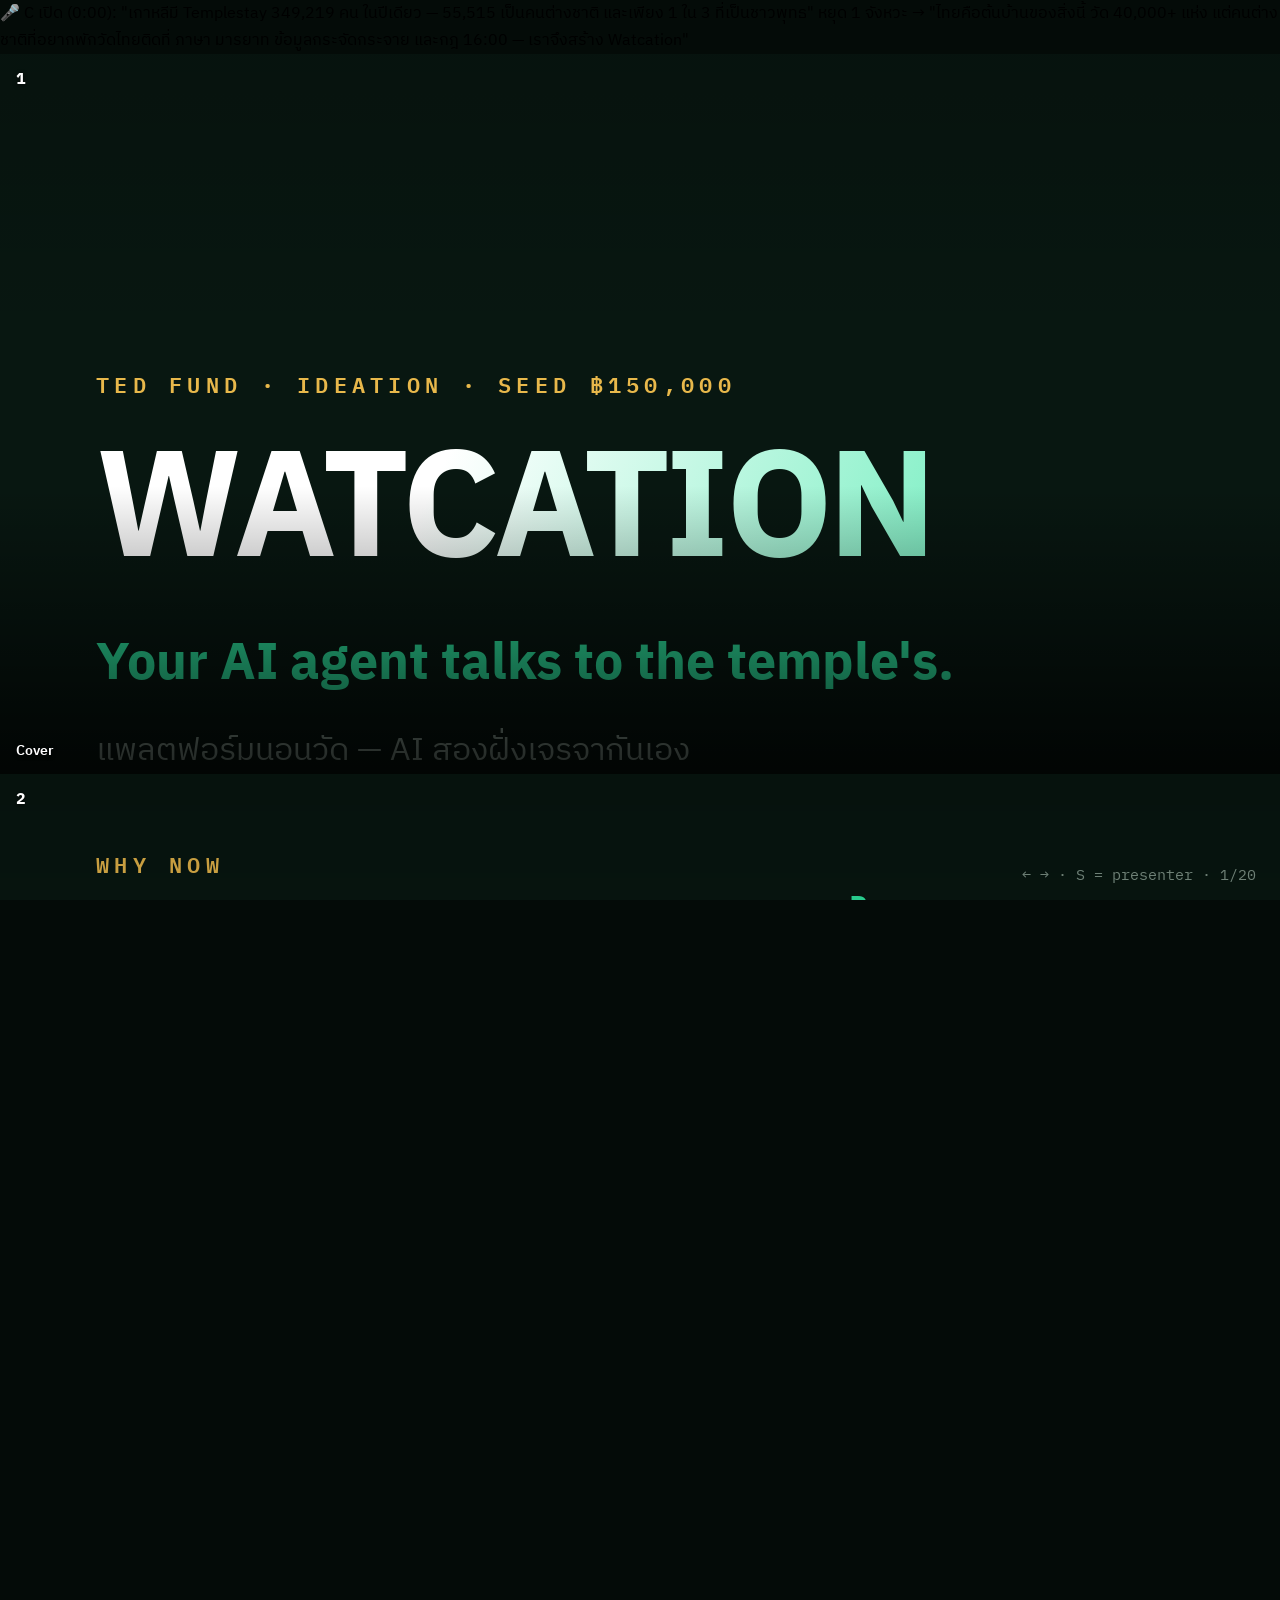
==== commit 270e31d6: "pitch: fix dead keyboard nav — runtime.js expects .deck class (was id-only); scale via --deck-scale " ====
--- a/pitch/index.html
+++ b/pitch/index.html
@@ -16,7 +16,7 @@
   *{margin:0;box-sizing:border-box}
   html,body{height:100%;background:#040b08;overflow:hidden;font-family:'IBM Plex Sans Thai',sans-serif}
   #stage{position:fixed;inset:0;display:flex;align-items:center;justify-content:center}
-  #deck{width:1920px;height:1080px;background:var(--bg);color:var(--ink);position:relative;transform-origin:center;display:flex;flex-direction:column;overflow:hidden}
+  #deck{width:1920px;height:1080px;background:var(--bg);color:var(--ink);position:relative;transform-origin:center;transform:scale(var(--deck-scale,1));display:flex;flex-direction:column;overflow:hidden}
   /* atmosphere: gradient glow + grain */
   #deck::before{content:'';position:absolute;inset:0;pointer-events:none;
     background:radial-gradient(1100px 700px at 82% -10%,rgba(46,230,160,.10),transparent 60%),
@@ -89,7 +89,7 @@
 </style>
 </head>
 <body>
-<div id="stage"><div id="deck">
+<div id="stage"><div id="deck" class="deck">
 
   <!-- 1 COVER — C -->
   <section class="slide is-active" data-title="Cover">
@@ -240,8 +240,7 @@
 <div id="hud">← → · S = presenter · 1/10</div>
 <script src="assets/runtime.js"></script>
 <script>
-  function fit(){const s=Math.min(innerWidth/1920,innerHeight/1080);document.getElementById('deck').style.transform='scale('+s+')'}
-  addEventListener('resize',fit);fit();
+  // HUD counter syncs with runtime's is-active (runtime.js handles nav, fit, presenter)
   const hud=document.getElementById('hud');
   setInterval(()=>{
     const slides=[...document.querySelectorAll('.slide')];
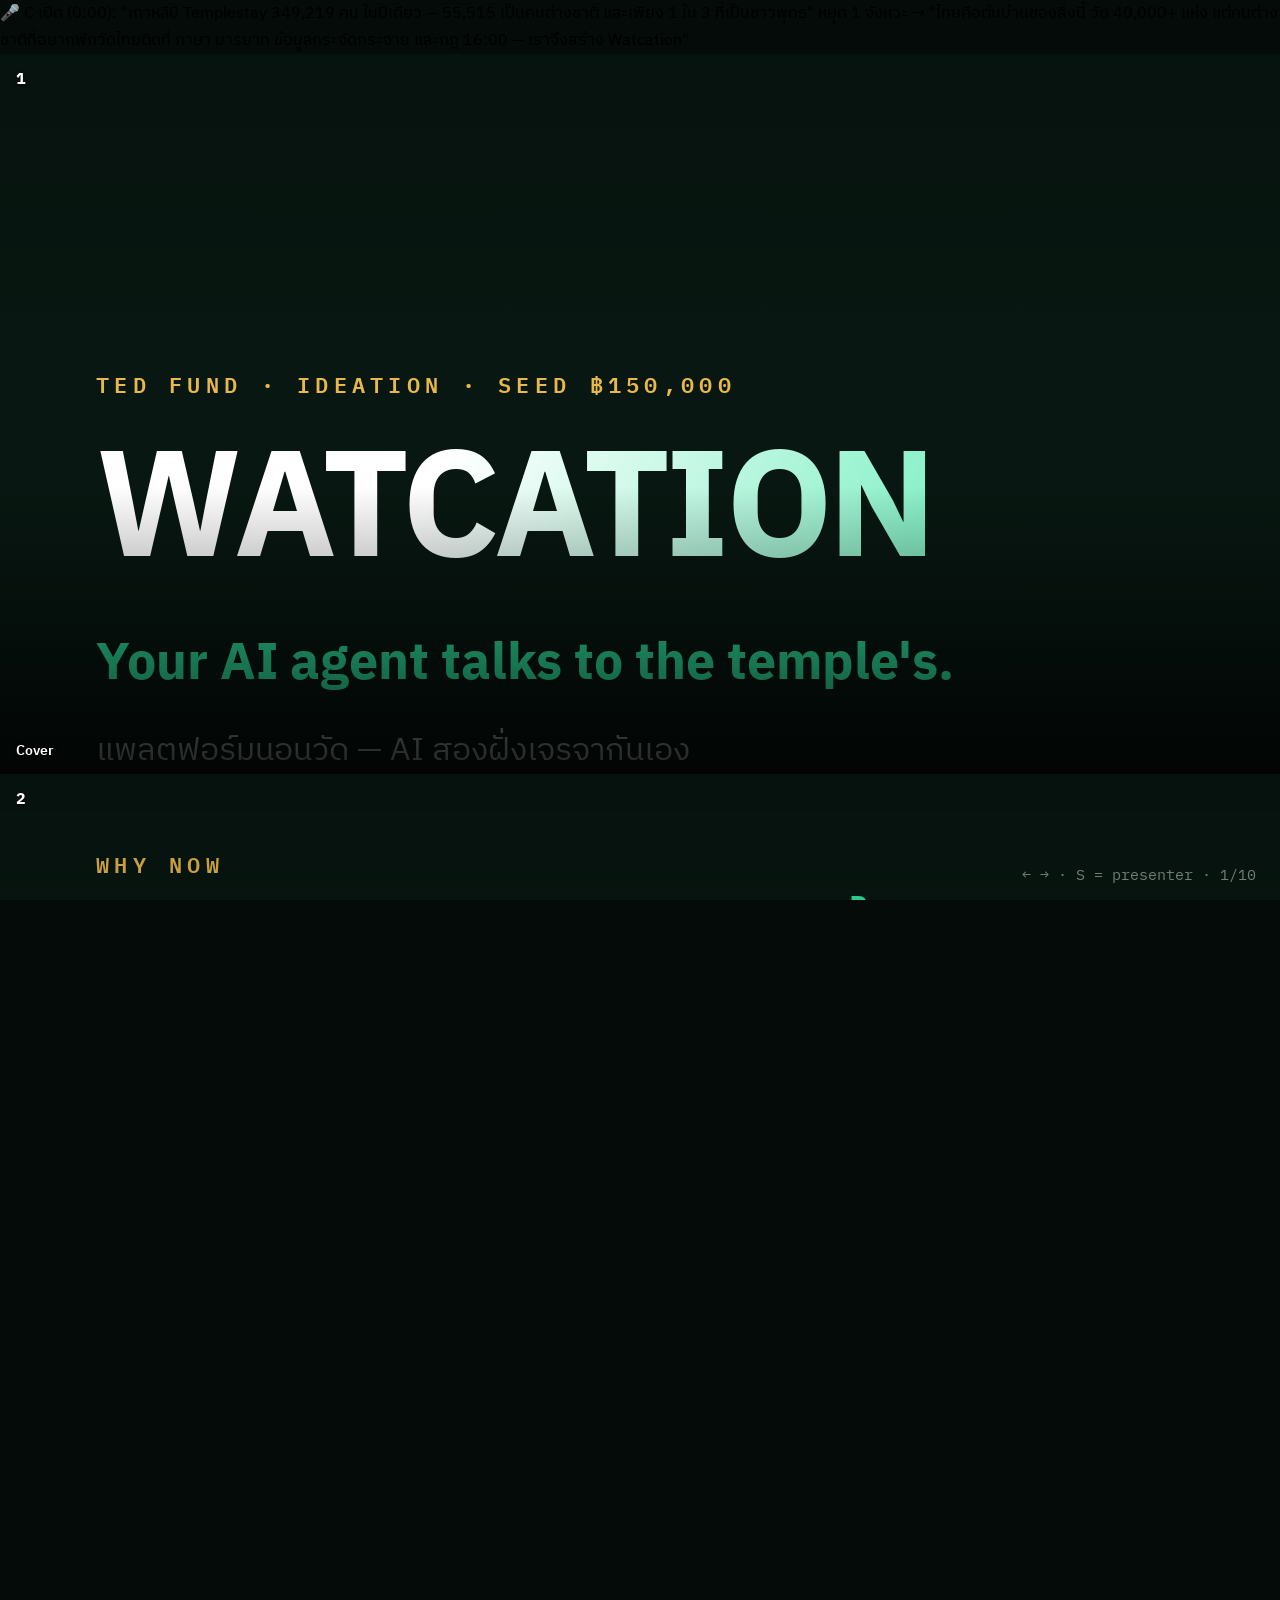
==== commit df43c80c: "pitch: HUD counts only real slides (runtime overview clones share .slide)" ====
--- a/pitch/index.html
+++ b/pitch/index.html
@@ -243,7 +243,7 @@
   // HUD counter syncs with runtime's is-active (runtime.js handles nav, fit, presenter)
   const hud=document.getElementById('hud');
   setInterval(()=>{
-    const slides=[...document.querySelectorAll('.slide')];
+    const slides=[...document.querySelectorAll('#deck > .slide')];
     const i=slides.findIndex(s=>s.classList.contains('is-active'));
     if(i>=0) hud.textContent='← → · S = presenter · '+(i+1)+'/'+slides.length;
   },300);
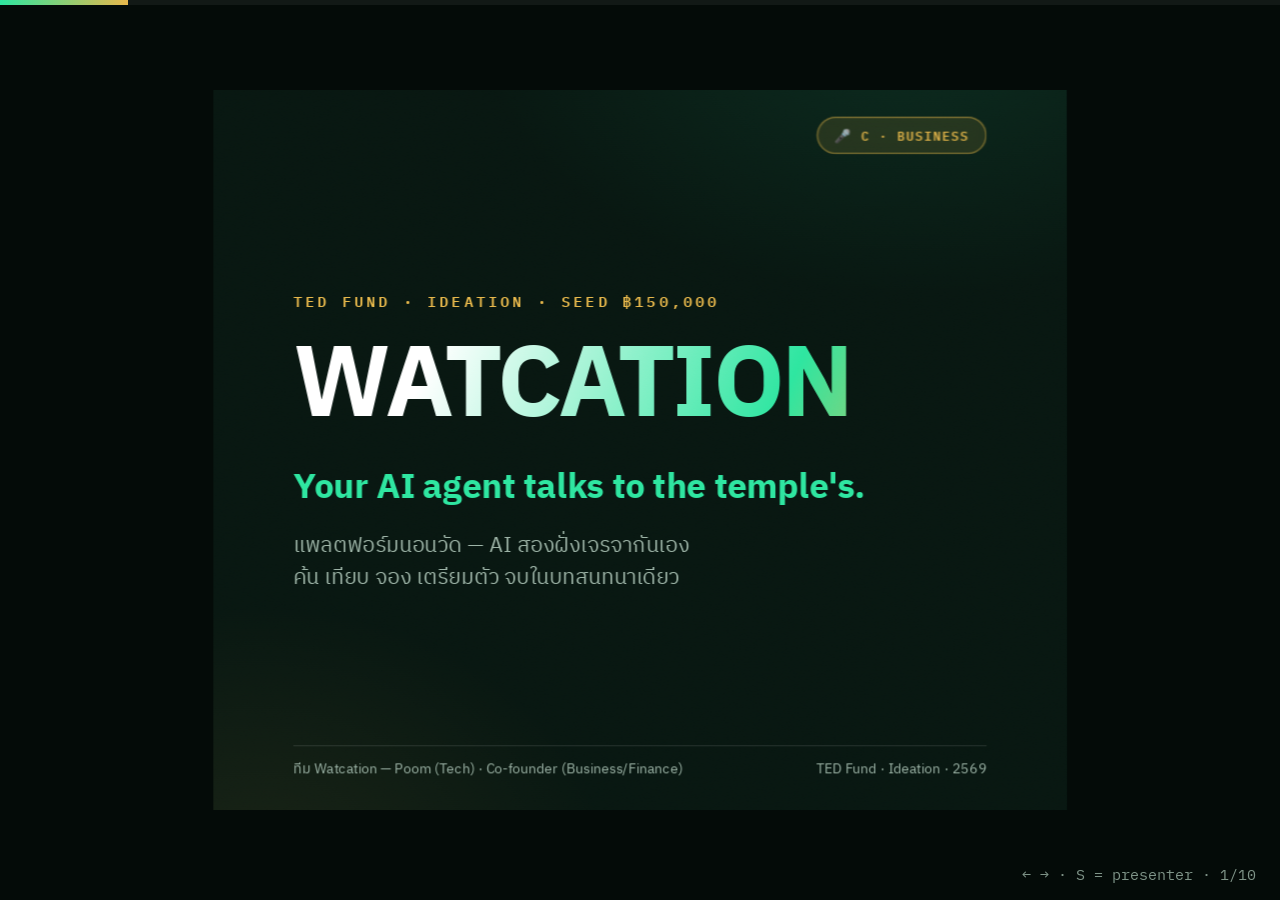
==== commit 61bf9f84: "pitch: style runtime chrome locally — progress bar fixed top; hide unstyled notes-overlay/overview (" ====
--- a/pitch/index.html
+++ b/pitch/index.html
@@ -75,6 +75,10 @@
   .quote i{color:var(--dim);font-size:24px;font-style:normal;display:block;margin-top:8px}
 
   .notes{display:none;font-size:25px;line-height:1.8;background:var(--gold-soft);border-radius:18px;padding:22px 28px;margin-top:32px}
+  /* runtime chrome — normally styled by base.css, which this deck doesn't load */
+  .progress-bar{position:fixed;top:0;left:0;right:0;height:5px;z-index:99;background:rgba(255,255,255,.06)}
+  .progress-bar span{display:block;height:100%;width:0;background:linear-gradient(90deg,var(--green),var(--gold))}
+  .notes-overlay,.overview,.overview .thumb{display:none}
   #hud{position:fixed;bottom:16px;right:24px;color:#7f9488;font-family:'IBM Plex Mono',monospace;font-size:15px;z-index:9}
   @media print{
     html,body{overflow:visible;background:#081711}
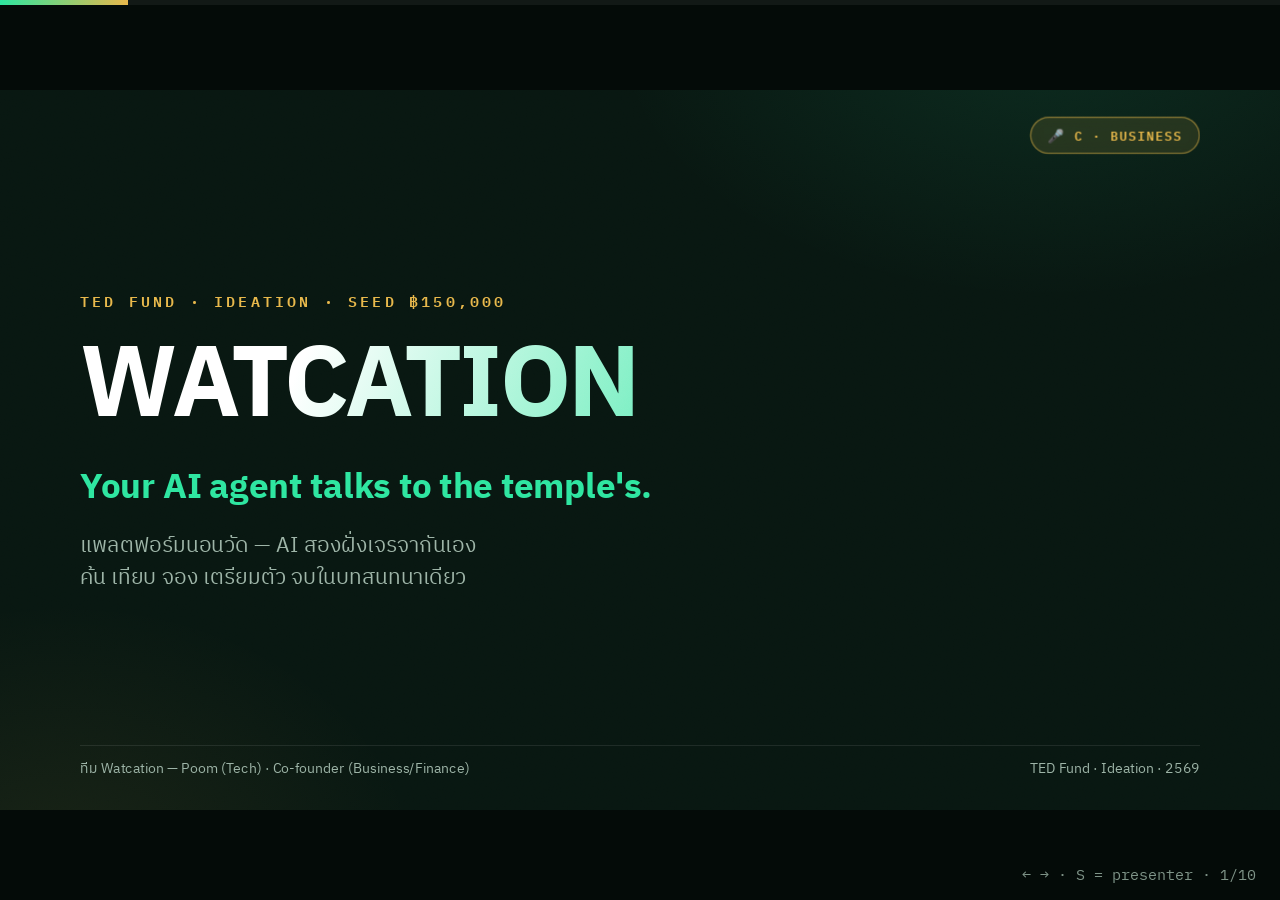
==== commit 592bb2d6: "pitch: prevent flex-shrink collapsing the 1920px deck inside the stage viewport" ====
--- a/pitch/index.html
+++ b/pitch/index.html
@@ -16,7 +16,7 @@
   *{margin:0;box-sizing:border-box}
   html,body{height:100%;background:#040b08;overflow:hidden;font-family:'IBM Plex Sans Thai',sans-serif}
   #stage{position:fixed;inset:0;display:flex;align-items:center;justify-content:center}
-  #deck{width:1920px;height:1080px;background:var(--bg);color:var(--ink);position:relative;transform-origin:center;transform:scale(var(--deck-scale,1));display:flex;flex-direction:column;overflow:hidden}
+  #deck{width:1920px;height:1080px;flex-shrink:0;background:var(--bg);color:var(--ink);position:relative;transform-origin:center;transform:scale(var(--deck-scale,1));display:flex;flex-direction:column;overflow:hidden}
   /* atmosphere: gradient glow + grain */
   #deck::before{content:'';position:absolute;inset:0;pointer-events:none;
     background:radial-gradient(1100px 700px at 82% -10%,rgba(46,230,160,.10),transparent 60%),
